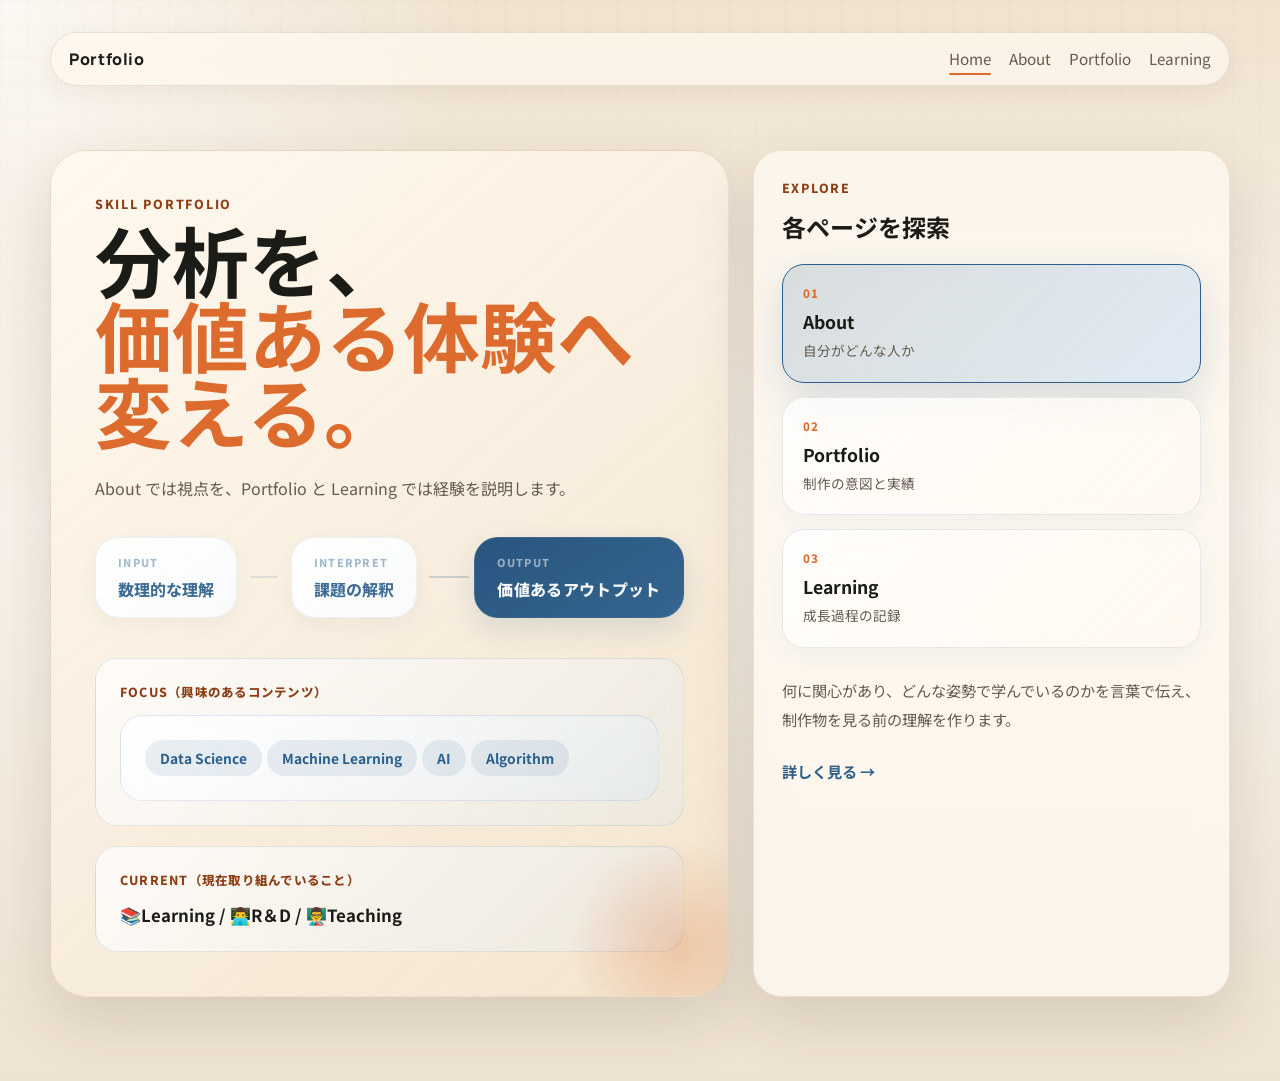
==== index.html @ 0ef2b72b "Initial commit: Portfolio site with Home, About, Portfolio, Learning pages" ====
﻿<!DOCTYPE html>
<html lang="ja">
<head>
  <!-- <link rel="icon" href="favicon.ico"> -->
  <link rel="icon" href="favicon.png">
  <meta charset="UTF-8">
  <meta name="viewport" content="width=device-width, initial-scale=1.0">
  <title>Portfolio | Home</title>
  <meta
    name="description"
    content="自己紹介、ポートフォリオ、学習ログを分けて見せる Studyfolio のホームページです。"
  >
  <link rel="preconnect" href="https://fonts.googleapis.com">
  <link rel="preconnect" href="https://fonts.gstatic.com" crossorigin>
  <link
    href="https://fonts.googleapis.com/css2?family=Manrope:wght@400;500;700;800&family=Noto+Sans+JP:wght@400;500;700;900&display=swap"
    rel="stylesheet"
  >
  <link rel="stylesheet" href="styles.css">
</head>
<body data-page="home">
  <div class="page-shell">
    <header class="site-header compact-header">
      <nav class="topbar">
        <a class="brand" href="index.html">Portfolio</a>
        <div class="topbar-links">
          <a href="index.html" data-nav="home">Home</a>
          <a href="about.html" data-nav="about">About</a>
          <a href="portfolio.html" data-nav="portfolio">Portfolio</a>
          <a href="learning.html" data-nav="learning">Learning</a>
        </div>
      </nav>
    </header>

    <main>
      <section class="hero hero-home">
        <div class="hero-grid hero-grid-wide">
          <div class="hero-copy">
            <p class="eyebrow">Skill Portfolio</p>
            <h1>
              分析を、
              <span>価値ある体験へ変える。</span>
            </h1>
            <p class="lead">
              About では視点を、Portfolio と Learning では経験を説明します。
            </p>
            
            <div class="home-statement">

              <div class="statement-node">
                <span class="node-label">INPUT</span>
                <strong>数理的な理解</strong>
              </div>

              <div class="statement-flow">
                <span class="flow-dot"></span>
              </div>

              <div class="statement-node">
                <span class="node-label">INTERPRET</span>
                <strong>課題の解釈</strong>
              </div>

              <div class="statement-flow statement-flow-focus">
                <span class="flow-dot"></span>
              </div>

              <div class="statement-node statement-goal">
                <span class="node-label">OUTPUT</span>
                <strong>価値あるアウトプット</strong>
              </div>

            </div>
            
            <dl class="home-metrics">
              <div>
                <h5>Focus（興味のあるコンテンツ）</h5>
                <div class="about-focus">
                  <span>Data Science</span>
                  <span>Machine Learning</span>
                  <span>AI</span>
                  <span>Algorithm</span>
                </div>
              </div>
              <div>
                <h5>Current（現在取り組んでいること）</h5>
                <dd>📚Learning / 👨‍💻R＆D / 👨‍🏫Teaching</dd>
              </div>
            </dl>
          </div>

          <aside class="hero-card home-selector-card">
            <p class="card-label">Explore</p>
            <h2>各ページを探索</h2>
            <div class="selector-tabs">
              <button class="selector-tab is-active" data-target="tab-about">
                <span class="tab-number">01</span>
                <strong>About</strong>
                <p>自分がどんな人か</p>
              </button>
              <button class="selector-tab" data-target="tab-portfolio">
                <span class="tab-number">02</span>
                <strong>Portfolio</strong>
                <p>制作の意図と実績</p>
              </button>
              <button class="selector-tab" data-target="tab-learning">
                <span class="tab-number">03</span>
                <strong>Learning</strong>
                <p>成長過程の記録</p>
              </button>
            </div>
            <div class="selector-content">
              <div class="content-panel is-active" id="tab-about">
                <p>何に関心があり、どんな姿勢で学んでいるのかを言葉で伝え、制作物を見る前の理解を作ります。</p>
                <a href="about.html" class="selector-link">詳しく見る →</a>
              </div>
              <div class="content-panel" id="tab-portfolio">
                <p>単なる一覧ではなく、テーマ、役割、改善意識まで含めてポートフォリオとして成立させます。</p>
                <a href="portfolio.html" class="selector-link">詳しく見る →</a>
              </div>
              <div class="content-panel" id="tab-learning">
                <p>現在のテーマや今やっているタスクを追加できるようにし、成長の途中も見える形にします。</p>
                <a href="learning.html" class="selector-link">詳しく見る →</a>
              </div>
            </div>
          </aside>
        </div>
      </section>


    </main>
  </div>

  <script src="script.js"></script>
</body>
</html>
---- styles.css ----
:root {
  --bg: #f6efe3;
  --surface: rgba(255, 250, 242, 0.74);
  --surface-strong: #fff8ef;
  --text: #1b1b18;
  --muted: #645b4e;
  --line: rgba(27, 27, 24, 0.1);
  --accent: #dd6b2d;
  --accent-deep: #8c3d13;
  --green: #2f6b52;
  --blue: #2c5f8b;
  --blue-soft: #dce8f3;
  --shadow: 0 22px 60px rgba(58, 42, 18, 0.14);
}

* {
  box-sizing: border-box;
}

html {
  scroll-behavior: smooth;
}

body {
  margin: 0;
  min-height: 100vh;
  font-family: "Noto Sans JP", sans-serif;
  color: var(--text);
  background:
    radial-gradient(circle at top left, rgba(255, 255, 255, 0.74), transparent 28%),
    linear-gradient(180deg, #f0e3cf 0%, #f8f2ea 48%, #eee2d0 100%);
}

body::before {
  content: "";
  position: fixed;
  inset: 0;
  pointer-events: none;
  background-image:
    linear-gradient(rgba(27, 27, 24, 0.02) 1px, transparent 1px),
    linear-gradient(90deg, rgba(27, 27, 24, 0.02) 1px, transparent 1px);
  background-size: 28px 28px;
  mask-image: linear-gradient(180deg, rgba(0, 0, 0, 0.78), transparent);
}

a {
  color: inherit;
  text-decoration: none;
}

button,
input,
textarea,
select {
  font: inherit;
}

.page-shell {
  position: relative;
  width: min(1180px, calc(100% - 32px));
  margin: 0 auto;
  padding: 24px 0 72px;
}

.site-header {
  padding-top: 8px;
}

.compact-header {
  margin-bottom: 22px;
}

.topbar {
  display: flex;
  align-items: center;
  justify-content: space-between;
  gap: 24px;
  padding: 14px 18px;
  border: 1px solid var(--line);
  border-radius: 999px;
  background: rgba(255, 248, 239, 0.72);
  backdrop-filter: blur(18px);
  box-shadow: 0 8px 24px rgba(60, 43, 20, 0.06);
}

.brand,
.hero h1,
.page-hero h1,
.section-heading h2,
.panel h3,
.hero-card h2,
.about-hero-main h1 {
  font-family: "Manrope", "Noto Sans JP", sans-serif;
}

.brand {
  font-weight: 800;
  letter-spacing: 0.04em;
}

.topbar-links {
  display: flex;
  flex-wrap: wrap;
  gap: 18px;
  color: var(--muted);
  font-size: 0.95rem;
}

.topbar-links a {
  position: relative;
  padding-bottom: 2px;
}

.topbar-links a.is-current::after {
  content: "";
  position: absolute;
  left: 0;
  right: 0;
  bottom: -4px;
  height: 2px;
  border-radius: 999px;
  background: var(--accent);
}

.hero,
.page-hero {
  padding-top: 18px;
}

.hero-grid {
  display: grid;
  grid-template-columns: 1.35fr 0.95fr;
  gap: 24px;
  align-items: stretch;
}

.hero-grid-wide {
  padding: 24px 0 12px;
}

.hero-copy,
.hero-card,
.panel,
.page-hero,
.about-hero-main,
.about-hero-side {
  border: 1px solid rgba(140, 61, 19, 0.12);
  box-shadow: var(--shadow);
}

.hero-copy,
.page-hero,
.about-hero-main {
  position: relative;
  overflow: hidden;
  padding: 44px;
  border-radius: 36px;
  background:
    linear-gradient(140deg, rgba(255, 248, 239, 0.98), rgba(241, 226, 201, 0.86)),
    var(--surface-strong);
}

.hero-copy::after,
.page-hero::after,
.about-hero-main::after {
  content: "";
  position: absolute;
  right: -60px;
  bottom: -60px;
  width: 220px;
  height: 220px;
  border-radius: 999px;
  background: radial-gradient(circle, rgba(221, 107, 45, 0.26), transparent 70%);
}

.eyebrow,
.card-label,
.panel-kicker {
  margin: 0 0 12px;
  color: var(--accent-deep);
  text-transform: uppercase;
  letter-spacing: 0.14em;
  font-size: 0.78rem;
  font-weight: 800;
}

.hero h1,
.page-hero h1,
.about-hero-main h1 {
  margin: 0;
  font-size: clamp(2.8rem, 6vw, 5.2rem);
  line-height: 0.98;
}

.hero h1 span,
.about-hero-main h1 span {
  display: inline-block;
  color: var(--accent);
}

.lead {
  max-width: 62ch;
  margin: 22px 0 0;
  color: var(--muted);
  line-height: 1.9;
}

.page-lead {
  max-width: 70ch;
}

.hero-actions {
  display: flex;
  flex-wrap: wrap;
  gap: 14px;
  margin-top: 32px;
  animation: slideUp 600ms cubic-bezier(0.34, 1.56, 0.64, 1) 150ms backwards;
}

.button {
  display: inline-flex;
  align-items: center;
  justify-content: center;
  min-height: 48px;
  padding: 0 28px;
  border: 0;
  border-radius: 999px;
  font-weight: 700;
  cursor: pointer;
  transition: all 240ms cubic-bezier(0.34, 1.56, 0.64, 1);
  position: relative;
  overflow: hidden;
}

.button::before {
  content: "";
  position: absolute;
  inset: 0;
  background: radial-gradient(circle at var(--x, 50%) var(--y, 50%), rgba(255, 255, 255, 0.3), transparent 80%);
  opacity: 0;
  pointer-events: none;
}

.button:hover,
.button:focus-visible {
  transform: translateY(-3px);
  box-shadow: 0 12px 32px rgba(44, 95, 139, 0.2);
}

.button-primary {
  background: linear-gradient(135deg, var(--text), rgba(27, 27, 24, 0.9));
  color: #fff8ef;
  box-shadow: 0 8px 24px rgba(27, 27, 24, 0.2);
}

.button-primary:hover {
  background: linear-gradient(135deg, rgba(27, 27, 24, 0.95), var(--text));
}

.button-secondary {
  background: rgba(44, 95, 139, 0.12);
  color: var(--blue);
  border: 1px solid rgba(44, 95, 139, 0.25);
}

.button-secondary:hover {
  background: rgba(44, 95, 139, 0.2);
  border-color: rgba(44, 95, 139, 0.4);
}

.button-small {
  min-height: 40px;
  padding: 0 16px;
}

.hero-card,
.panel,
.about-hero-side {
  padding: 28px;
  border-radius: 28px;
  background: var(--surface);
  backdrop-filter: blur(16px);
}

.hero-card h2,
.panel h3 {
  margin-top: 0;
}

.panel p,
.route-item span,
.task-item-note,
.task-meta,
.bullet-list,
.overview-item p,
.about-link-card p,
.about-next-card p {
  color: var(--muted);
  line-height: 1.8;
}

.section {
  padding-top: 56px;
}

.section-heading {
  max-width: 760px;
  margin-bottom: 24px;
}

.section-heading h2 {
  margin: 0;
  font-size: clamp(2rem, 5vw, 3.2rem);
}

.about-grid,
.learning-layout,
.cards-grid,
.task-board-grid,
.about-hero-grid,
.about-next-grid {
  display: grid;
  gap: 22px;
}

.about-grid {
  grid-template-columns: 1.08fr 0.92fr;
}

.about-hero-grid {
  grid-template-columns: 1.25fr 0.75fr;
  align-items: stretch;
  gap: 18px;
}

.three-grid {
  grid-template-columns: repeat(3, minmax(0, 1fr));
}

.two-grid {
  grid-template-columns: repeat(2, minmax(0, 1fr));
}

.feature-card,
.metric-panel {
  min-height: 220px;
}

.accent-card {
  background:
    linear-gradient(155deg, rgba(221, 107, 45, 0.18), rgba(255, 248, 239, 0.82)),
    var(--surface);
}

.about-tone-card {
  background:
    linear-gradient(155deg, rgba(44, 95, 139, 0.14), rgba(255, 248, 239, 0.82)),
    var(--surface);
}

.route-list,
.profile-items,
.task-list,
.study-list,
.home-overview-stack {
  display: grid;
  gap: 14px;
}

.route-item,
.study-list li,
.task-item,
.overview-item {
  display: block;
  padding: 16px 18px;
  border-radius: 20px;
  background: rgba(255, 255, 255, 0.62);
}

.route-item strong,
.task-item-title {
  display: block;
  margin-bottom: 6px;
}

.home-statement {
  display: grid;

  grid-template-columns:
    auto
    minmax(28px, 0.8fr)
    auto
    minmax(40px, 1.2fr)
    auto;

  align-items: center;

  width: 100%;
  max-width: 920px;

  margin-top: 34px;

  gap: clamp(8px, 1vw, 16px);
}

/* node */
.statement-node {
  position: relative;

  min-width: 0;

  display: flex;
  flex-direction: column;
  justify-content: center;

  padding: 16px 22px;

  border-radius: 24px;

  background:
    linear-gradient(
      145deg,
      rgba(255,255,255,0.94),
      rgba(248,250,252,0.98)
    );

  border:
    1px solid rgba(44,95,139,0.08);

  box-shadow:
    0 6px 18px rgba(44,95,139,0.05);

  backdrop-filter: blur(12px);

  transition:
    transform 240ms ease,
    box-shadow 240ms ease,
    border-color 240ms ease;
}

.statement-node:hover {
  transform: translateY(-2px);

  border-color:
    rgba(44,95,139,0.14);

  box-shadow:
    0 10px 24px rgba(44,95,139,0.08);
}

/* label */
.node-label {
  margin-bottom: 8px;

  font-size: 0.68rem;
  font-weight: 800;

  letter-spacing: 0.12em;

  color:
    rgba(44,95,139,0.44);
}

/* text */
.statement-node strong {
  font-size:
    clamp(0.84rem, 0.3vw + 0.82rem, 1rem);

  font-weight: 760;

  line-height: 1.4;

  white-space: nowrap;

  color:
    rgba(44,95,139,0.92);
}

/* flow */
.statement-flow {
  position: relative;

  height: 2px;

  overflow: hidden;
}

/* line */
.statement-flow::before {
  content: "";

  position: absolute;
  inset: 0;

  border-radius: 999px;

  background:
    rgba(44,95,139,0.12);
}

/* moving energy */
.flow-dot {
  position: absolute;

  top: 50%;
  left: -12px;

  width: 10px;
  height: 10px;

  border-radius: 999px;

  background:
    rgba(44,95,139,0.48);

  transform:
    translateY(-50%);

  animation:
    flowMove 2.8s linear infinite;
}

/* emphasized flow */
.statement-flow-focus::before {
  background:
    rgba(44,95,139,0.22);
}

.statement-flow-focus .flow-dot {
  background:
    rgba(44,95,139,0.72);

  animation-duration: 1.9s;
}

/* goal */
.statement-goal {
  position: relative;

  justify-self: end;

  background:
    linear-gradient(
      145deg,
      rgba(36,82,124,0.98),
      rgba(44,95,139,0.96)
    );

  border:
    1px solid rgba(255,255,255,0.08);

  box-shadow:
    0 12px 28px rgba(44,95,139,0.14);

  overflow: hidden;
}

/* subtle shine */
.statement-goal::after {
  content: "";

  position: absolute;
  inset: 0;

  background:
    linear-gradient(
      120deg,
      transparent 0%,
      transparent 44%,
      rgba(255,255,255,0.08) 50%,
      transparent 56%,
      transparent 100%
    );

  transform:
    translateX(-120%);

  animation:
    goalShine 6s ease-in-out infinite;
}

/* goal text */
.statement-goal .node-label {
  color:
    rgba(255,255,255,0.52);
}

.statement-goal strong {
  color:
    rgba(255,255,255,0.96);

  font-weight: 820;

  letter-spacing: 0.02em;
}

/* animations */
@keyframes flowMove {

  from {
    left: -12px;
  }

  to {
    left: calc(100% + 12px);
  }
}

@keyframes goalShine {

  0%,
  82% {
    transform: translateX(-120%);
  }

  100% {
    transform: translateX(120%);
  }
}

/* mobile */
@media (max-width: 720px) {

  .home-statement {
    grid-template-columns: 1fr;

    justify-items: center;
  }

  .statement-flow {
    width: 2px;
    height: 28px;
  }

  .statement-flow::before {
    width: 100%;
    height: 100%;
  }

  .flow-dot {
    top: -12px;
    left: 50%;

    transform:
      translateX(-50%);

    animation:
      flowVertical 2.4s linear infinite;
  }

  @keyframes flowVertical {

    from {
      top: -12px;
    }

    to {
      top: calc(100% + 12px);
    }
  }
}

@keyframes slideUp {
  from {
    opacity: 0;
    transform: translateY(20px);
  }
  to {
    opacity: 1;
    transform: translateY(0);
  }
}

@keyframes pulse {
  0%, 100% {
    box-shadow: 0 0 0 0 rgba(44, 95, 139, 0.3);
  }
  50% {
    box-shadow: 0 0 0 8px rgba(44, 95, 139, 0);
  }
}

.home-statement span:last-child .statement-icon {
  display: none;
}

.home-metrics {
  display: grid;
  grid-template-columns: 1fr;
  gap: 20px;
  margin: 40px 0 0;
}

.home-metrics div {
  padding: 24px;
  border-radius: 22px;
  background: linear-gradient(135deg, rgba(255, 255, 255, 0.72), rgba(220, 232, 243, 0.3));
  border: 1px solid rgba(44, 95, 139, 0.12);
  backdrop-filter: blur(8px);
  animation: slideUp 600ms cubic-bezier(0.34, 1.56, 0.64, 1) 300ms backwards;
}

.home-metrics h5 {
  margin: 0 0 14px;
  color: var(--accent-deep);
  font-size: 0.78rem;
  font-weight: 800;
  letter-spacing: 0.1em;
  text-transform: uppercase;
}

.home-metrics dd {
  margin: 0;
  font-weight: 700;
  color: var(--text);
  font-size: 1.05rem;
}

.about-focus {
  display: flex;
  flex-wrap: wrap;
  gap: 10px;
}

.about-focus span {
  display: inline-flex;
  padding: 8px 14px;
  border-radius: 999px;
  background: rgba(44, 95, 139, 0.1);
  color: var(--blue);
  font-weight: 700;
  font-size: 0.85rem;
  animation: slideUp 600ms cubic-bezier(0.34, 1.56, 0.64, 1) backwards;
}

.about-focus span:nth-child(1) { animation-delay: 310ms; }
.about-focus span:nth-child(2) { animation-delay: 320ms; }
.about-focus span:nth-child(3) { animation-delay: 330ms; }
.about-focus span:nth-child(4) { animation-delay: 340ms; }

.home-hero-card {
  background:
    linear-gradient(180deg, rgba(44, 95, 139, 0.1), rgba(255, 248, 239, 0.92)),
    var(--surface);
}

.overview-item {
  display: grid;
  grid-template-columns: auto 1fr;
  gap: 14px;
  align-items: start;
}

.overview-index {
  display: inline-flex;
  align-items: center;
  justify-content: center;
  width: 38px;
  height: 38px;
  border-radius: 999px;
  background: rgba(44, 95, 139, 0.12);
  color: var(--blue);
  font-weight: 800;
}

.about-hero-side {
  display: grid;
  gap: 18px;
  background:
    linear-gradient(180deg, rgba(36, 95, 139, 0.08), rgba(255, 248, 239, 0.88)),
    var(--surface);
}

.about-hero-main {
  background:
    linear-gradient(145deg, rgba(255, 248, 239, 0.98), rgba(220, 232, 243, 0.72)),
    var(--surface-strong);
}

.about-chips {
  display: flex;
  flex-wrap: wrap;
  gap: 10px;
  margin-top: 24px;
}

.about-focus {
  display: flex;
  flex-wrap: wrap;
  gap: 5px;
  margin-top: 1px;
}

.about-focus span {
  display: inline-flex;
  align-items: center;
  padding: 8px 15px;
  border-radius: 999px;
  background: rgba(44, 95, 139, 0.1);
  color: var(--blue);
  font-weight: 700;
  font-size: 0.86rem;
}

.about-chips span {
  display: inline-flex;
  align-items: center;
  padding: 8px 14px;
  border-radius: 999px;
  background: rgba(44, 95, 139, 0.1);
  color: var(--blue);
  font-weight: 700;
  font-size: 0.86rem;
}

.about-intro-blocks {
  display: grid;
  grid-template-columns: repeat(2, minmax(0, 1fr));
  gap: 16px;
  margin-top: 24px;
}

.soft-panel {
  background: rgba(255, 255, 255, 0.56);
  box-shadow: none;
}

.about-profile-card {
  background:
    linear-gradient(180deg, rgba(255, 255, 255, 0.66), rgba(255, 248, 239, 0.92)),
    var(--surface);
}

.profile-items div {
  padding-bottom: 16px;
  border-bottom: 1px solid var(--line);
}

.profile-items div:last-child {
  padding-bottom: 0;
  border-bottom: 0;
}

.profile-items span {
  display: block;
  margin-bottom: 8px;
  color: var(--accent-deep);
  font-size: 0.85rem;
  font-weight: 700;
}

.profile-items strong {
  line-height: 1.8;
}

.about-inline-links {
  display: grid;
  grid-template-columns: repeat(2, minmax(0, 1fr));
  gap: 12px;
  margin-top: 18px;
  padding-top: 18px;
  border-top: 1px solid rgba(44, 95, 139, 0.12);
  color: var(--muted);
}

.about-inline-links p {
  margin: 0;
  grid-column: 1 / -1;
  font-size: 0.94rem;
  font-weight: 700;
}

.about-inline-link {
  display: grid;
  gap: 4px;
  padding: 14px 16px;
  border: 1px solid rgba(44, 95, 139, 0.14);
  border-radius: 18px;
  background: rgba(255, 255, 255, 0.5);
  color: var(--text);
  transition: transform 180ms ease, border-color 180ms ease, background-color 180ms ease;
}

.about-inline-link strong {
  color: var(--blue);
  font-size: 0.98rem;
}

.about-inline-link span {
  color: var(--muted);
  font-size: 0.86rem;
  line-height: 1.6;
}

.about-inline-link:hover,
.about-inline-link:focus-visible {
  transform: translateY(-2px);
  border-color: rgba(44, 95, 139, 0.28);
  background: rgba(255, 255, 255, 0.74);
}

.about-visual-card {
  position: relative;
  min-height: clamp(260px, 30vw, 320px);
  overflow: hidden;
  padding: 22px;
  border: 1px solid rgba(27, 142, 243, 0.12);
  border-radius: 28px;
  background:
    radial-gradient(circle at 50% 46%, rgba(255, 255, 255, 0.72), rgba(220, 232, 243, 0.9) 58%, rgba(229, 238, 246, 0.96) 100%);
  isolation: isolate;
}

.geo-grid {
  position: absolute;
  inset: 0;
  background-image:
    linear-gradient(rgba(14, 107, 189, 0.08) 1px, transparent 1px),
    linear-gradient(90deg, rgba(43, 94, 139, 0.12) 1px, transparent 1px);
  background-size: 20px 20px;
  mask-image: radial-gradient(circle at center, rgba(0, 0, 0, 0.72), transparent 84%);
}

.geo-ambient {
  position: absolute;
  border-radius: 999px;
  filter: blur(12px);
}

.geo-ambient-top {
  top: 12px;
  right: 20px;
  width: 146px;
  height: 146px;
  background: radial-gradient(circle, rgba(105, 162, 219, 0.28), transparent 72%);
}

.geo-ambient-bottom {
  left: 14px;
  bottom: 18px;
  width: 132px;
  height: 132px;
  background: radial-gradient(circle, rgba(221, 107, 45, 0.16), transparent 72%);
}

.geo-ring,
.geo-axis,
.geo-link {
  position: absolute;
  pointer-events: none;
}

.geo-ring {
  left: 50%;
  top: 46%;
  border: 1px solid rgba(44, 95, 139, 0.28);
  border-radius: 999px;
  transform: translate(-50%, -50%);
}

.geo-ring-outer {
  width: clamp(170px, 20vw, 225px);
  height: clamp(170px, 20vw, 225px);
}

.geo-ring-middle {
  width: clamp(124px, 14vw, 160px);
  height: clamp(124px, 14vw, 160px);
}

.geo-ring-inner {
  width: clamp(86px, 9vw, 105px);
  height: clamp(86px, 9vw, 105px);
  border-color: rgba(44, 95, 139, 0.42);
}

.geo-core-halo {
  position: absolute;
  left: 50%;
  top: 46%;
  width: clamp(118px, 12vw, 144px);
  height: clamp(118px, 12vw, 144px);
  border-radius: 999px;
  transform: translate(-50%, -50%);
  background: radial-gradient(circle, rgba(105, 162, 219, 0.2), transparent 70%);
  filter: blur(4px);
}

.geo-axis-horizontal {
  left: 34px;
  right: 34px;
  top: 50%;
  height: 1px;
  background: linear-gradient(90deg, transparent, rgba(44, 95, 139, 0.22), transparent);
  transform: translateY(-50%);
}

.geo-axis-vertical {
  top: 34px;
  bottom: 34px;
  left: 50%;
  width: 1px;
  background: linear-gradient(180deg, transparent, rgba(44, 95, 139, 0.2), transparent);
  transform: translateX(-50%);
}

.geo-link {
  left: 50%;
  top: 46%;
  height: 1px;
  transform-origin: left center;
  background: linear-gradient(90deg, rgba(44, 95, 139, 0.24), rgba(44, 95, 139, 0));
}

.geo-link-signal {
  width: clamp(54px, 7vw, 84px);
  transform: translate(-0.5px, -2px) rotate(-90deg);
}

.geo-link-model {
  width: clamp(54px, 7vw, 84px);
  transform: translate(0, -0.5px) rotate(0deg);
}

.geo-link-product {
  width: clamp(54px, 7vw, 84px);
  transform: translate(-0.5px, 0) rotate(90deg);
}

.geo-link-decision {
  width: clamp(54px, 7vw, 84px);
  transform: translate(calc(-1 * clamp(54px, 7vw, 84px)), -0.5px) rotate(180deg);
}

.geo-node {
  position: absolute;
  display: grid;
  place-items: center;
  border-radius: 999px;
  backdrop-filter: blur(14px);
  box-shadow: 0 18px 32px rgba(44, 95, 139, 0.12);
}

.geo-node span,
.geo-node strong,
.geo-caption p {
  font-family: "Manrope", "Noto Sans JP", sans-serif;
}

.geo-node-core {
  left: 50%;
  top: 46%;
  z-index: 3;
  width: clamp(88px, 10vw, 110px);
  height: clamp(88px, 10vw, 110px);
  transform: translate(-50%, -50%);
  background: linear-gradient(155deg, rgba(29, 45, 66, 0.94), rgba(55, 104, 145, 0.9));
  color: #f4f8fc;
  text-align: center;
  align-content: center;
  box-shadow:
    0 24px 42px rgba(44, 95, 139, 0.18),
    inset 0 1px 0 rgba(255, 255, 255, 0.1);
}

.geo-node-core strong {
  display: block;
  font-size: clamp(1rem, 2.2vw, 1.18rem);
  line-height: 1.05;
}

.geo-node-signal,
.geo-node-model,
.geo-node-product,
.geo-node-decision {
  min-width: clamp(62px, 7vw, 78px);
  min-height: clamp(62px, 7vw, 78px);
  padding: 0 14px;
  background: rgba(255, 255, 255, 0.64);
  color: var(--blue);
  font-size: clamp(0.72rem, 1.4vw, 0.82rem);
  font-weight: 700;
}

.geo-node-signal {
  left: 50%;
  top: 46%;
  transform: translate(-50%, -50%) translateY(calc(-1 * clamp(86px, 9vw, 94px)));
}

.geo-node-model {
  left: 50%;
  top: 46%;
  transform: translate(-50%, -50%) translateX(clamp(86px, 9vw, 94px));
}

.geo-node-product {
  left: 50%;
  top: 46%;
  transform: translate(-50%, -50%) translateY(clamp(86px, 9vw, 94px));
  background: rgba(240, 248, 255, 0.8);
  color: #245a83;
}

.geo-node-decision {
  left: 50%;
  top: 46%;
  transform: translate(-50%, -50%) translateX(calc(-1 * clamp(86px, 9vw, 94px)));
}

.geo-caption {
  position: absolute;
  left: 24px;
  right: 24px;
  bottom: 10px;
  z-index: 1;
  display: flex;
  justify-content: center;
}

.geo-caption p {
  margin: 0;
  padding: 8px 14px;
  border: 1px solid rgba(44, 95, 139, 0.14);
  border-radius: 999px;
  background: rgba(255, 255, 255, 0.32);
  color: var(--blue);
  font-size: 0.74rem;
  text-align: center;
}

.learning-layout {
  grid-template-columns: 280px 1fr;
  align-items: start;
}

.tab-list {
  display: grid;
  gap: 12px;
}

.tab {
  padding: 18px;
  border: 1px solid transparent;
  border-radius: 20px;
  background: rgba(255, 248, 239, 0.7);
  color: var(--text);
  text-align: left;
  font: inherit;
  font-weight: 700;
  cursor: pointer;
  transition: transform 180ms ease, border-color 180ms ease, background-color 180ms ease;
}

.tab:hover,
.tab:focus-visible {
  transform: translateX(4px);
}

.tab.is-active {
  border-color: rgba(140, 61, 19, 0.22);
  background: linear-gradient(135deg, rgba(221, 107, 45, 0.18), rgba(255, 248, 239, 0.95));
}

.learning-panel h3 {
  font-size: 1.9rem;
}

.topic-columns {
  display: grid;
  grid-template-columns: 1.1fr 0.9fr;
  gap: 24px;
  margin-top: 24px;
}

.topic-columns h4,
.task-form label {
  display: block;
  margin: 0 0 12px;
}

#topic-points {
  margin: 0;
  padding-left: 18px;
  color: var(--muted);
  line-height: 1.9;
}

#topic-goal {
  margin: 0;
}

.task-board-grid {
  grid-template-columns: 0.95fr 1.05fr;
  align-items: start;
}

.task-form {
  display: grid;
  gap: 16px;
}

.task-form input,
.task-form textarea,
.task-form select {
  width: 100%;
  margin-top: 8px;
  padding: 14px 16px;
  border: 1px solid rgba(27, 27, 24, 0.12);
  border-radius: 16px;
  background: rgba(255, 255, 255, 0.72);
  color: var(--text);
}

.task-form textarea {
  resize: vertical;
}

.task-list-header {
  display: flex;
  align-items: start;
  justify-content: space-between;
  gap: 16px;
  margin-bottom: 18px;
}

.task-item {
  position: relative;
  overflow: hidden;
}

.task-item::before {
  content: "";
  position: absolute;
  inset: 0 auto 0 0;
  width: 6px;
  background: var(--accent);
}

.task-item[data-status="完了"]::before {
  background: var(--green);
}

.task-item[data-status="これから"]::before {
  background: #c08f35;
}

.task-meta {
  display: flex;
  flex-wrap: wrap;
  gap: 12px;
  margin-bottom: 8px;
  font-size: 0.92rem;
}

.task-status {
  display: inline-flex;
  align-items: center;
  padding: 4px 10px;
  border-radius: 999px;
  background: rgba(47, 107, 82, 0.1);
  color: var(--text);
  font-weight: 700;
}

.task-item-note {
  margin: 0;
}

.empty-state {
  padding: 24px;
  border-radius: 20px;
  background: rgba(255, 255, 255, 0.5);
  color: var(--muted);
}

.bullet-list {
  margin: 0;
  padding-left: 18px;
}

/* Home Selector Card */
.home-selector-card {
  position: relative;
  overflow: hidden;
  animation: slideInRight 600ms cubic-bezier(0.34, 1.56, 0.64, 1);
}

.home-selector-card::before {
  content: "";
  position: absolute;
  top: -50%;
  right: -50%;
  width: 200px;
  height: 200px;
  border-radius: 999px;
  background: radial-gradient(circle, rgba(44, 95, 139, 0.15), transparent 70%);
  filter: blur(12px);
  pointer-events: none;
}

.selector-tabs {
  display: grid;
  gap: 14px;
  position: relative;
  z-index: 1;
}

.selector-tab {
  padding: 20px;
  border: 1px solid rgba(44, 95, 139, 0.12);
  border-radius: 22px;
  background: linear-gradient(135deg, rgba(255, 255, 255, 0.72), rgba(255, 248, 239, 0.85));
  backdrop-filter: blur(10px);
  text-align: left;
  cursor: pointer;
  font-family: inherit;
  transition: all 240ms cubic-bezier(0.34, 1.56, 0.64, 1);
  box-shadow: 0 8px 24px rgba(44, 95, 139, 0.06);
}

.selector-tab:hover {
  transform: translateX(8px);
  border-color: rgba(44, 95, 139, 0.25);
  box-shadow: 0 12px 32px rgba(44, 95, 139, 0.12);
}

.selector-tab.is-active {
  background: linear-gradient(135deg, rgba(44, 95, 139, 0.18), rgba(220, 232, 243, 0.88));
  border-color: var(--blue);
  box-shadow: 0 16px 40px rgba(44, 95, 139, 0.18);
}

.tab-number {
  display: block;
  font-size: 0.72rem;
  color: var(--accent);
  font-weight: 800;
  letter-spacing: 0.1em;
  text-transform: uppercase;
  margin-bottom: 8px;
}

.selector-tab strong {
  display: block;
  font-size: 1.1rem;
  margin-bottom: 6px;
  color: var(--text);
}

.selector-tab p {
  margin: 0;
  font-size: 0.85rem;
  color: var(--muted);
  line-height: 1.6;
}

.selector-content {
  margin-top: 28px;
  position: relative;
  z-index: 1;
  min-height: 120px;
}

.content-panel {
  display: none;
  opacity: 0;
  animation: fadeInUp 400ms 100ms cubic-bezier(0.34, 1.56, 0.64, 1) forwards;
}

.content-panel.is-active {
  display: block;
  opacity: 1;
}

.content-panel p {
  margin: 0 0 16px;
  color: var(--muted);
  line-height: 1.9;
  font-size: 0.95rem;
}

.selector-link {
  display: inline-flex;
  align-items: center;
  padding: 10px 0;
  color: var(--blue);
  font-weight: 700;
  font-size: 0.95rem;
  transition: all 180ms ease;
  border-bottom: 2px solid transparent;
}

.selector-link:hover {
  color: var(--accent);
  border-bottom-color: var(--accent);
}

@keyframes slideInRight {
  from {
    opacity: 0;
    transform: translateX(40px);
  }
  to {
    opacity: 1;
    transform: translateX(0);
  }
}

@keyframes fadeInUp {
  from {
    opacity: 0;
    transform: translateY(20px);
  }
  to {
    opacity: 1;
    transform: translateY(0);
  }
}

@media (max-width: 980px) {
  .hero-grid,
  .about-grid,
  .learning-layout,
  .three-grid,
  .two-grid,
  .topic-columns,
  .task-board-grid,
  .about-hero-grid,
  .about-intro-blocks {
    grid-template-columns: 1fr;
  }

  .hero-copy,
  .page-hero,
  .hero-card,
  .panel,
  .about-hero-main,
  .about-hero-side {
    border-radius: 24px;
  }

  .home-metrics {
    grid-template-columns: 1fr;
  }
}

@media (max-width: 720px) {
  .page-shell {
    width: min(100% - 20px, 100%);
    padding-top: 14px;
  }

  .topbar,
  .task-list-header {
    align-items: flex-start;
    flex-direction: column;
  }

  .topbar {
    border-radius: 26px;
  }

  .hero-copy,
  .page-hero,
  .hero-card,
  .panel,
  .about-hero-main,
  .about-hero-side {
    padding: 22px;
  }

  .hero h1,
  .page-hero h1,
  .about-hero-main h1 {
    font-size: clamp(2.4rem, 13vw, 3.9rem);
  }

  .section {
    padding-top: 42px;
  }

  .button {
    width: 100%;
  }

  .about-chips span {
    width: 100%;
    justify-content: center;
  }

  .about-inline-links {
    grid-template-columns: 1fr;
  }

  .home-statement {
    align-items: flex-start;
    flex-direction: column;
  }

  .home-statement span {
    display: none;
  }

  .about-visual-card {
    min-height: 300px;
  }
}

@media (prefers-reduced-motion: reduce) {
  html {
    scroll-behavior: auto;
  }

  *,
  *::before,
  *::after {
    transition-duration: 0.01ms !important;
    animation-duration: 0.01ms !important;
    animation-iteration-count: 1 !important;
  }
}
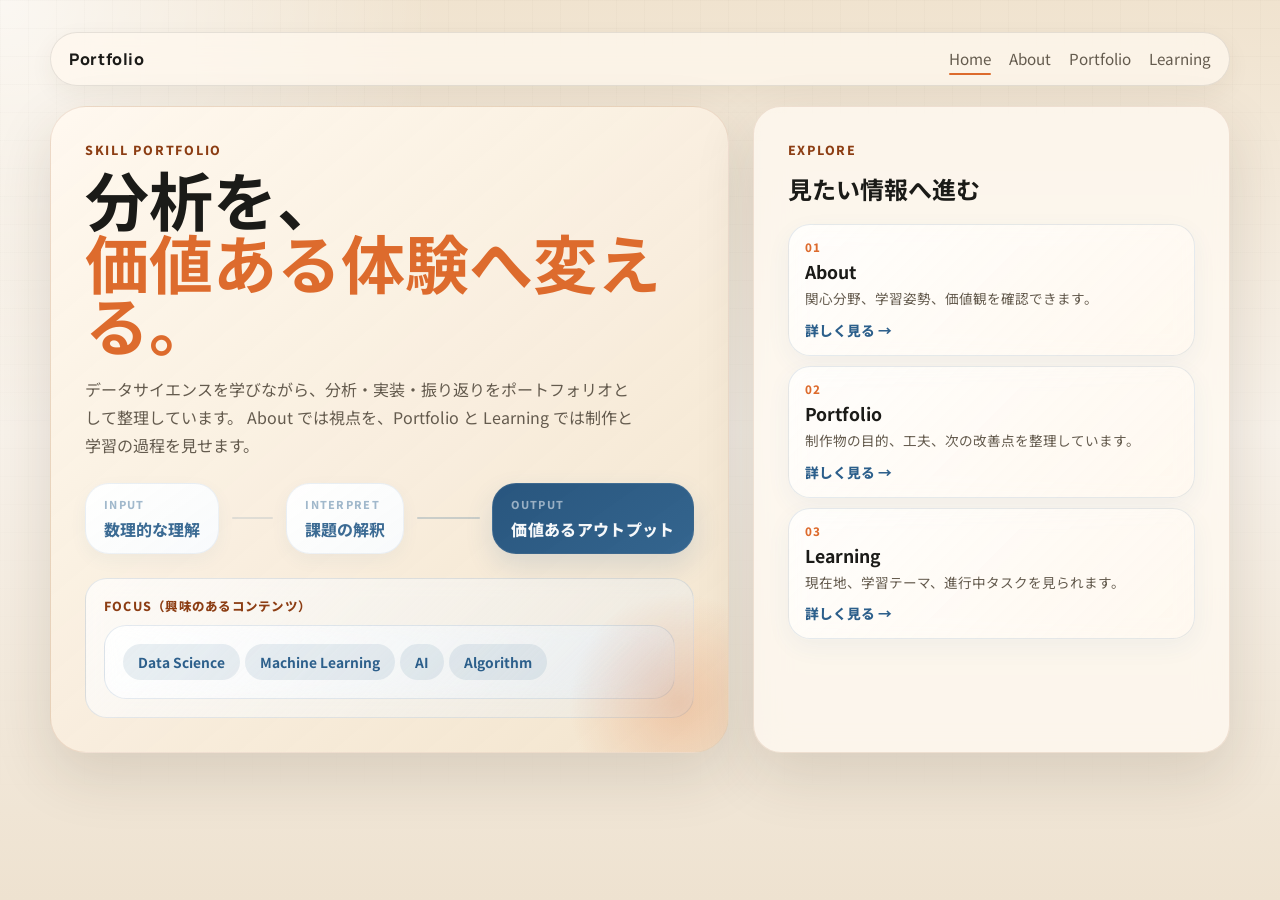
==== commit 844c5720: "Update portfolio UI and docs" ====
--- a/index.html
+++ b/index.html
@@ -42,7 +42,8 @@
               <span>価値ある体験へ変える。</span>
             </h1>
             <p class="lead">
-              About では視点を、Portfolio と Learning では経験を説明します。
+              データサイエンスを学びながら、分析・実装・振り返りをポートフォリオとして整理しています。
+              About では視点を、Portfolio と Learning では制作と学習の過程を見せます。
             </p>
             
             <div class="home-statement">
@@ -82,46 +83,31 @@
                   <span>Algorithm</span>
                 </div>
               </div>
-              <div>
-                <h5>Current（現在取り組んでいること）</h5>
-                <dd>📚Learning / 👨‍💻R＆D / 👨‍🏫Teaching</dd>
-              </div>
             </dl>
           </div>
 
           <aside class="hero-card home-selector-card">
             <p class="card-label">Explore</p>
-            <h2>各ページを探索</h2>
+            <h2>見たい情報へ進む</h2>
             <div class="selector-tabs">
-              <button class="selector-tab is-active" data-target="tab-about">
+              <a class="selector-tab selector-link-card" href="about.html">
                 <span class="tab-number">01</span>
                 <strong>About</strong>
-                <p>自分がどんな人か</p>
-              </button>
-              <button class="selector-tab" data-target="tab-portfolio">
+                <p>関心分野、学習姿勢、価値観を確認できます。</p>
+                <span class="selector-arrow">詳しく見る →</span>
+              </a>
+              <a class="selector-tab selector-link-card" href="portfolio.html">
                 <span class="tab-number">02</span>
                 <strong>Portfolio</strong>
-                <p>制作の意図と実績</p>
-              </button>
-              <button class="selector-tab" data-target="tab-learning">
+                <p>制作物の目的、工夫、次の改善点を整理しています。</p>
+                <span class="selector-arrow">詳しく見る →</span>
+              </a>
+              <a class="selector-tab selector-link-card" href="learning.html">
                 <span class="tab-number">03</span>
                 <strong>Learning</strong>
-                <p>成長過程の記録</p>
-              </button>
-            </div>
-            <div class="selector-content">
-              <div class="content-panel is-active" id="tab-about">
-                <p>何に関心があり、どんな姿勢で学んでいるのかを言葉で伝え、制作物を見る前の理解を作ります。</p>
-                <a href="about.html" class="selector-link">詳しく見る →</a>
-              </div>
-              <div class="content-panel" id="tab-portfolio">
-                <p>単なる一覧ではなく、テーマ、役割、改善意識まで含めてポートフォリオとして成立させます。</p>
-                <a href="portfolio.html" class="selector-link">詳しく見る →</a>
-              </div>
-              <div class="content-panel" id="tab-learning">
-                <p>現在のテーマや今やっているタスクを追加できるようにし、成長の途中も見える形にします。</p>
-                <a href="learning.html" class="selector-link">詳しく見る →</a>
-              </div>
+                <p>現在地、学習テーマ、進行中タスクを見られます。</p>
+                <span class="selector-arrow">詳しく見る →</span>
+              </a>
             </div>
           </aside>
         </div>
--- a/styles.css
+++ b/styles.css
@@ -138,6 +138,22 @@
   padding: 24px 0 12px;
 }
 
+body[data-page="home"] .page-shell {
+  padding-bottom: 24px;
+}
+
+body[data-page="home"] .compact-header {
+  margin-bottom: 12px;
+}
+
+body[data-page="home"] .hero {
+  padding-top: 0;
+}
+
+body[data-page="home"] .hero-grid-wide {
+  padding: 8px 0 0;
+}
+
 .hero-copy,
 .hero-card,
 .panel,
@@ -192,6 +208,10 @@
   line-height: 0.98;
 }
 
+body[data-page="home"] .hero h1 {
+  font-size: clamp(2.5rem, 5vw, 4.4rem);
+}
+
 .hero h1 span,
 .about-hero-main h1 span {
   display: inline-block;
@@ -203,6 +223,11 @@
   margin: 22px 0 0;
   color: var(--muted);
   line-height: 1.9;
+}
+
+body[data-page="home"] .lead {
+  margin-top: 16px;
+  line-height: 1.75;
 }
 
 .page-lead {
@@ -288,19 +313,23 @@
 }
 
 .panel p,
-.route-item span,
 .task-item-note,
 .task-meta,
-.bullet-list,
-.overview-item p,
-.about-link-card p,
-.about-next-card p {
+.bullet-list {
   color: var(--muted);
   line-height: 1.8;
 }
 
 .section {
   padding-top: 56px;
+}
+
+body[data-page="portfolio"] .section {
+  padding-top: 22px;
+}
+
+body[data-page="learning"] .section {
+  padding-top: 24px;
 }
 
 .section-heading {
@@ -314,11 +343,9 @@
 }
 
 .about-grid,
-.learning-layout,
 .cards-grid,
 .task-board-grid,
-.about-hero-grid,
-.about-next-grid {
+.about-hero-grid {
   display: grid;
   gap: 22px;
 }
@@ -352,32 +379,320 @@
     var(--surface);
 }
 
+.portfolio-toolbar {
+  display: flex;
+  align-items: center;
+  justify-content: space-between;
+  gap: 18px;
+  padding: 12px 16px;
+  border: 1px solid rgba(44, 95, 139, 0.12);
+  border-radius: 22px;
+  background: rgba(255, 248, 239, 0.68);
+  box-shadow: 0 12px 34px rgba(58, 42, 18, 0.08);
+  backdrop-filter: blur(14px);
+}
+
+.portfolio-toolbar h1 {
+  margin: 0;
+  font-family: "Manrope", "Noto Sans JP", sans-serif;
+  font-size: clamp(1.35rem, 2.4vw, 1.9rem);
+}
+
+.portfolio-searchbar {
+  display: flex;
+  align-items: center;
+  gap: 10px;
+  width: min(300px, 100%);
+  padding: 8px 12px;
+  border: 1px solid rgba(44, 95, 139, 0.16);
+  border-radius: 999px;
+  background: rgba(255, 255, 255, 0.74);
+  color: var(--muted);
+}
+
+.portfolio-searchbar span {
+  color: var(--accent-deep);
+  font-size: 0.74rem;
+  font-weight: 800;
+  letter-spacing: 0.12em;
+  text-transform: uppercase;
+}
+
+.portfolio-searchbar strong {
+  color: var(--text);
+  font-size: 0.95rem;
+}
+
+.portfolio-searchbar input {
+  width: 100%;
+  min-width: 0;
+  border: 0;
+  outline: 0;
+  background: transparent;
+  color: var(--text);
+}
+
+.portfolio-searchbar input::placeholder {
+  color: rgba(100, 91, 78, 0.72);
+}
+
+.portfolio-grid {
+  display: grid;
+  grid-template-columns: repeat(3, minmax(0, 1fr));
+  gap: 22px;
+}
+
+.work-card {
+  display: grid;
+  gap: 16px;
+  padding: 16px;
+}
+
+.work-preview {
+  position: relative;
+  min-height: 148px;
+  overflow: hidden;
+  border: 1px solid rgba(44, 95, 139, 0.14);
+  border-radius: 22px;
+  background:
+    linear-gradient(135deg, rgba(255, 255, 255, 0.72), rgba(220, 232, 243, 0.5)),
+    rgba(255, 255, 255, 0.6);
+}
+
+.work-window-bar {
+  position: absolute;
+  left: 0;
+  right: 0;
+  top: 0;
+  height: 34px;
+  background: rgba(27, 27, 24, 0.08);
+}
+
+.work-window-bar::before {
+  content: "";
+  position: absolute;
+  left: 16px;
+  top: 12px;
+  width: 10px;
+  height: 10px;
+  border-radius: 999px;
+  background: var(--accent);
+  box-shadow: 18px 0 rgba(47, 107, 82, 0.65), 36px 0 rgba(44, 95, 139, 0.58);
+}
+
+.work-preview-title,
+.work-preview-line,
+.work-preview-card,
+.work-preview-row {
+  position: absolute;
+  display: block;
+  border-radius: 999px;
+  background: rgba(44, 95, 139, 0.18);
+}
+
+.work-preview-title {
+  left: 22px;
+  top: 58px;
+  width: 46%;
+  height: 22px;
+  border-radius: 12px;
+  background: rgba(27, 27, 24, 0.7);
+}
+
+.work-preview-line {
+  left: 22px;
+  top: 96px;
+  width: 72%;
+  height: 12px;
+}
+
+.work-preview-line.short {
+  top: 118px;
+  width: 52%;
+}
+
+.work-preview-card {
+  top: 56px;
+  width: 34%;
+  height: 58px;
+  border-radius: 16px;
+  background: rgba(44, 95, 139, 0.16);
+}
+
+.work-preview-card:nth-child(2) {
+  left: 22px;
+}
+
+.work-preview-card:nth-child(3) {
+  right: 22px;
+}
+
+.work-preview-card.wide {
+  left: 22px;
+  right: 22px;
+  top: 126px;
+  width: auto;
+  height: 30px;
+}
+
+.work-preview-row {
+  left: 22px;
+  right: 22px;
+  height: 18px;
+  border-radius: 8px;
+}
+
+.work-preview-row:nth-child(2) {
+  top: 58px;
+}
+
+.work-preview-row:nth-child(3) {
+  top: 90px;
+}
+
+.work-preview-row.short {
+  top: 122px;
+  right: 42%;
+}
+
+.work-preview-site {
+  background:
+    radial-gradient(circle at 78% 28%, rgba(221, 107, 45, 0.24), transparent 32%),
+    linear-gradient(135deg, rgba(255, 248, 239, 0.92), rgba(220, 232, 243, 0.74));
+}
+
+.work-preview-ui {
+  background:
+    linear-gradient(135deg, rgba(238, 244, 249, 0.96), rgba(255, 248, 239, 0.72));
+}
+
+.work-preview-notes {
+  background:
+    linear-gradient(135deg, rgba(244, 249, 246, 0.96), rgba(255, 248, 239, 0.76));
+}
+
+.work-card-body {
+  display: grid;
+  gap: 10px;
+}
+
+.work-card-body h3 {
+  margin-bottom: 0;
+}
+
+.work-details {
+  display: grid;
+  gap: 8px;
+  margin: 0;
+}
+
+.work-details div {
+  padding-top: 8px;
+  border-top: 1px solid rgba(44, 95, 139, 0.12);
+}
+
+.work-details dt {
+  margin-bottom: 4px;
+  color: var(--accent-deep);
+  font-size: 0.72rem;
+  font-weight: 800;
+  letter-spacing: 0.12em;
+  text-transform: uppercase;
+}
+
+.work-details dd {
+  margin: 0;
+  color: var(--muted);
+  line-height: 1.55;
+  font-size: 0.88rem;
+}
+
+.portfolio-empty {
+  margin: 18px 0 0;
+  padding: 18px;
+  border: 1px solid rgba(44, 95, 139, 0.12);
+  border-radius: 18px;
+  background: rgba(255, 255, 255, 0.56);
+  color: var(--muted);
+}
+
 .about-tone-card {
   background:
     linear-gradient(155deg, rgba(44, 95, 139, 0.14), rgba(255, 248, 239, 0.82)),
     var(--surface);
 }
 
-.route-list,
+.learning-toolbar {
+  display: flex;
+  align-items: center;
+  justify-content: space-between;
+  gap: 18px;
+  padding: 14px 18px;
+  border: 1px solid rgba(47, 107, 82, 0.14);
+  border-radius: 22px;
+  background:
+    linear-gradient(135deg, rgba(244, 249, 246, 0.82), rgba(255, 248, 239, 0.72));
+  box-shadow: 0 12px 34px rgba(58, 42, 18, 0.08);
+  backdrop-filter: blur(14px);
+}
+
+.learning-toolbar h1 {
+  margin: 0;
+  font-family: "Manrope", "Noto Sans JP", sans-serif;
+  font-size: clamp(1.35rem, 2.4vw, 2rem);
+}
+
+.learning-status-strip {
+  display: flex;
+  flex-wrap: wrap;
+  justify-content: flex-end;
+  gap: 8px;
+}
+
+.learning-status-strip span {
+  display: inline-flex;
+  align-items: center;
+  padding: 8px 11px;
+  border: 1px solid rgba(47, 107, 82, 0.14);
+  border-radius: 999px;
+  background: rgba(255, 255, 255, 0.66);
+  color: var(--green);
+  font-size: 0.82rem;
+  font-weight: 800;
+}
+
+.learning-status-strip .button {
+  min-height: 36px;
+}
+
+body[data-page="learning"] .metric-panel {
+  min-height: 0;
+  padding: 20px;
+}
+
+body[data-page="learning"] .metric-panel h3 {
+  margin-bottom: 8px;
+  font-size: 1.08rem;
+}
+
+body[data-page="learning"] .metric-panel p:last-child {
+  margin-bottom: 0;
+  font-size: 0.92rem;
+}
+
 .profile-items,
-.task-list,
-.study-list,
-.home-overview-stack {
+.task-list {
   display: grid;
   gap: 14px;
 }
 
-.route-item,
-.study-list li,
-.task-item,
-.overview-item {
+.task-item {
   display: block;
   padding: 16px 18px;
   border-radius: 20px;
   background: rgba(255, 255, 255, 0.62);
 }
 
-.route-item strong,
 .task-item-title {
   display: block;
   margin-bottom: 6px;
@@ -403,6 +718,10 @@
   gap: clamp(8px, 1vw, 16px);
 }
 
+body[data-page="home"] .home-statement {
+  margin-top: 24px;
+}
+
 /* node */
 .statement-node {
   position: relative;
@@ -438,6 +757,10 @@
     border-color 240ms ease;
 }
 
+body[data-page="home"] .statement-node {
+  padding: 12px 18px;
+}
+
 .statement-node:hover {
   transform: translateY(-2px);
 
@@ -459,6 +782,10 @@
 
   color:
     rgba(44,95,139,0.44);
+}
+
+body[data-page="home"] .node-label {
+  margin-bottom: 6px;
 }
 
 /* text */
@@ -691,6 +1018,12 @@
   margin: 40px 0 0;
 }
 
+body[data-page="home"] .home-metrics {
+  grid-template-columns: 1fr;
+  gap: 12px;
+  margin-top: 24px;
+}
+
 .home-metrics div {
   padding: 24px;
   border-radius: 22px;
@@ -698,6 +1031,19 @@
   border: 1px solid rgba(44, 95, 139, 0.12);
   backdrop-filter: blur(8px);
   animation: slideUp 600ms cubic-bezier(0.34, 1.56, 0.64, 1) 300ms backwards;
+}
+
+body[data-page="home"] .home-metrics div {
+  padding: 18px;
+}
+
+body[data-page="home"] .home-metrics h5 {
+  margin-bottom: 10px;
+}
+
+body[data-page="home"] .home-metrics dd {
+  font-size: 0.98rem;
+  line-height: 1.55;
 }
 
 .home-metrics h5 {
@@ -738,31 +1084,6 @@
 .about-focus span:nth-child(3) { animation-delay: 330ms; }
 .about-focus span:nth-child(4) { animation-delay: 340ms; }
 
-.home-hero-card {
-  background:
-    linear-gradient(180deg, rgba(44, 95, 139, 0.1), rgba(255, 248, 239, 0.92)),
-    var(--surface);
-}
-
-.overview-item {
-  display: grid;
-  grid-template-columns: auto 1fr;
-  gap: 14px;
-  align-items: start;
-}
-
-.overview-index {
-  display: inline-flex;
-  align-items: center;
-  justify-content: center;
-  width: 38px;
-  height: 38px;
-  border-radius: 999px;
-  background: rgba(44, 95, 139, 0.12);
-  color: var(--blue);
-  font-weight: 800;
-}
-
 .about-hero-side {
   display: grid;
   gap: 18px;
@@ -921,31 +1242,7 @@
   mask-image: radial-gradient(circle at center, rgba(0, 0, 0, 0.72), transparent 84%);
 }
 
-.geo-ambient {
-  position: absolute;
-  border-radius: 999px;
-  filter: blur(12px);
-}
-
-.geo-ambient-top {
-  top: 12px;
-  right: 20px;
-  width: 146px;
-  height: 146px;
-  background: radial-gradient(circle, rgba(105, 162, 219, 0.28), transparent 72%);
-}
-
-.geo-ambient-bottom {
-  left: 14px;
-  bottom: 18px;
-  width: 132px;
-  height: 132px;
-  background: radial-gradient(circle, rgba(221, 107, 45, 0.16), transparent 72%);
-}
-
-.geo-ring,
-.geo-axis,
-.geo-link {
+.geo-ring {
   position: absolute;
   pointer-events: none;
 }
@@ -972,64 +1269,6 @@
   width: clamp(86px, 9vw, 105px);
   height: clamp(86px, 9vw, 105px);
   border-color: rgba(44, 95, 139, 0.42);
-}
-
-.geo-core-halo {
-  position: absolute;
-  left: 50%;
-  top: 46%;
-  width: clamp(118px, 12vw, 144px);
-  height: clamp(118px, 12vw, 144px);
-  border-radius: 999px;
-  transform: translate(-50%, -50%);
-  background: radial-gradient(circle, rgba(105, 162, 219, 0.2), transparent 70%);
-  filter: blur(4px);
-}
-
-.geo-axis-horizontal {
-  left: 34px;
-  right: 34px;
-  top: 50%;
-  height: 1px;
-  background: linear-gradient(90deg, transparent, rgba(44, 95, 139, 0.22), transparent);
-  transform: translateY(-50%);
-}
-
-.geo-axis-vertical {
-  top: 34px;
-  bottom: 34px;
-  left: 50%;
-  width: 1px;
-  background: linear-gradient(180deg, transparent, rgba(44, 95, 139, 0.2), transparent);
-  transform: translateX(-50%);
-}
-
-.geo-link {
-  left: 50%;
-  top: 46%;
-  height: 1px;
-  transform-origin: left center;
-  background: linear-gradient(90deg, rgba(44, 95, 139, 0.24), rgba(44, 95, 139, 0));
-}
-
-.geo-link-signal {
-  width: clamp(54px, 7vw, 84px);
-  transform: translate(-0.5px, -2px) rotate(-90deg);
-}
-
-.geo-link-model {
-  width: clamp(54px, 7vw, 84px);
-  transform: translate(0, -0.5px) rotate(0deg);
-}
-
-.geo-link-product {
-  width: clamp(54px, 7vw, 84px);
-  transform: translate(-0.5px, 0) rotate(90deg);
-}
-
-.geo-link-decision {
-  width: clamp(54px, 7vw, 84px);
-  transform: translate(calc(-1 * clamp(54px, 7vw, 84px)), -0.5px) rotate(180deg);
 }
 
 .geo-node {
@@ -1129,70 +1368,259 @@
   text-align: center;
 }
 
-.learning-layout {
-  grid-template-columns: 280px 1fr;
-  align-items: start;
-}
-
-.tab-list {
-  display: grid;
+body[data-page="about"] .page-shell {
+  padding-bottom: 28px;
+}
+
+body[data-page="about"] .compact-header {
+  margin-bottom: 14px;
+}
+
+body[data-page="about"] .about-hero-grid {
+  grid-template-columns: minmax(0, 1fr) minmax(320px, 0.62fr);
+  gap: 16px;
+}
+
+body[data-page="about"] .about-hero-main,
+body[data-page="about"] .about-hero-side,
+body[data-page="about"] .about-profile-card,
+body[data-page="about"] .about-visual-card,
+body[data-page="about"] .soft-panel,
+body[data-page="about"] .about-inline-link {
+  border-radius: 18px;
+}
+
+body[data-page="about"] .about-hero-main {
+  padding: clamp(24px, 3vw, 34px);
+  background:
+    linear-gradient(145deg, rgba(245, 250, 252, 0.96), rgba(226, 238, 240, 0.84)),
+    var(--surface-strong);
+}
+
+body[data-page="about"] .about-hero-main::after {
+  display: none;
+}
+
+body[data-page="about"] .about-hero-main h1 {
+  font-size: clamp(2.15rem, 4.2vw, 3.7rem);
+  line-height: 1.04;
+}
+
+body[data-page="about"] .lead {
+  margin-top: 16px;
+  line-height: 1.75;
+}
+
+body[data-page="about"] .about-chips {
+  margin-top: 18px;
+}
+
+body[data-page="about"] .about-chips span {
+  border-radius: 12px;
+  background: rgba(47, 107, 82, 0.1);
+  color: var(--green);
+}
+
+body[data-page="about"] .about-intro-blocks {
   gap: 12px;
-}
-
-.tab {
+  margin-top: 18px;
+}
+
+body[data-page="about"] .soft-panel {
+  padding: 20px;
+  background: rgba(255, 255, 255, 0.64);
+}
+
+body[data-page="about"] .about-inline-links {
+  margin-top: 14px;
+  padding-top: 14px;
+}
+
+body[data-page="about"] .about-hero-side {
+  gap: 14px;
+  padding: 0;
+  border: 0;
+  background: transparent;
+  box-shadow: none;
+}
+
+body[data-page="about"] .about-profile-card {
+  padding: 22px;
+  background:
+    linear-gradient(180deg, rgba(244, 249, 246, 0.92), rgba(255, 248, 239, 0.72)),
+    var(--surface);
+}
+
+body[data-page="about"] .profile-items {
+  gap: 10px;
+}
+
+body[data-page="about"] .profile-items div {
+  padding-bottom: 10px;
+}
+
+body[data-page="about"] .profile-items span {
+  margin-bottom: 4px;
+}
+
+body[data-page="about"] .profile-items strong {
+  line-height: 1.55;
+}
+
+body[data-page="about"] .about-visual-card {
+  min-height: 220px;
   padding: 18px;
-  border: 1px solid transparent;
-  border-radius: 20px;
-  background: rgba(255, 248, 239, 0.7);
-  color: var(--text);
-  text-align: left;
-  font: inherit;
-  font-weight: 700;
-  cursor: pointer;
-  transition: transform 180ms ease, border-color 180ms ease, background-color 180ms ease;
-}
-
-.tab:hover,
-.tab:focus-visible {
-  transform: translateX(4px);
-}
-
-.tab.is-active {
-  border-color: rgba(140, 61, 19, 0.22);
-  background: linear-gradient(135deg, rgba(221, 107, 45, 0.18), rgba(255, 248, 239, 0.95));
-}
-
-.learning-panel h3 {
-  font-size: 1.9rem;
-}
-
-.topic-columns {
-  display: grid;
-  grid-template-columns: 1.1fr 0.9fr;
-  gap: 24px;
-  margin-top: 24px;
-}
-
-.topic-columns h4,
+  background:
+    radial-gradient(circle at 50% 48%, rgba(255, 255, 255, 0.8), rgba(224, 238, 234, 0.94) 64%, rgba(211, 228, 229, 0.98) 100%);
+}
+
+body[data-page="about"] .geo-ring-outer {
+  width: clamp(142px, 16vw, 180px);
+  height: clamp(142px, 16vw, 180px);
+}
+
+body[data-page="about"] .geo-ring-middle {
+  width: clamp(104px, 12vw, 132px);
+  height: clamp(104px, 12vw, 132px);
+}
+
+body[data-page="about"] .geo-ring-inner,
+body[data-page="about"] .geo-node-core {
+  width: clamp(74px, 8vw, 92px);
+  height: clamp(74px, 8vw, 92px);
+}
+
+body[data-page="about"] .geo-node-signal,
+body[data-page="about"] .geo-node-model,
+body[data-page="about"] .geo-node-product,
+body[data-page="about"] .geo-node-decision {
+  min-width: 56px;
+  min-height: 56px;
+  font-size: 0.72rem;
+}
+
+body[data-page="about"] .geo-node-signal {
+  transform: translate(-50%, -50%) translateY(-70px);
+}
+
+body[data-page="about"] .geo-node-model {
+  transform: translate(-50%, -50%) translateX(70px);
+}
+
+body[data-page="about"] .geo-node-product {
+  transform: translate(-50%, -50%) translateY(70px);
+}
+
+body[data-page="about"] .geo-node-decision {
+  transform: translate(-50%, -50%) translateX(-70px);
+}
+
+body[data-page="about"] .geo-caption {
+  bottom: 8px;
+}
+
 .task-form label {
   display: block;
   margin: 0 0 12px;
 }
 
-#topic-points {
+.task-board-grid {
+  grid-template-columns: 0.72fr 1.28fr;
+  align-items: start;
+}
+
+.task-insight-panel {
+  display: grid;
+  gap: 18px;
+}
+
+.task-insight-panel h3 {
+  margin-bottom: 0;
+}
+
+.task-counts {
+  display: grid;
+  grid-template-columns: repeat(3, minmax(0, 1fr));
+  gap: 10px;
+}
+
+.task-counts div {
+  padding: 12px;
+  border: 1px solid rgba(47, 107, 82, 0.12);
+  border-radius: 16px;
+  background: rgba(255, 255, 255, 0.62);
+}
+
+.task-counts span,
+.task-counts small {
+  display: block;
+}
+
+.task-counts span {
+  font-family: "Manrope", "Noto Sans JP", sans-serif;
+  font-size: 1.45rem;
+  font-weight: 800;
+}
+
+.task-counts small {
+  color: var(--muted);
+  font-size: 0.74rem;
+  font-weight: 800;
+  letter-spacing: 0.08em;
+  text-transform: uppercase;
+}
+
+.task-progress-list {
+  display: grid;
+  gap: 14px;
+}
+
+.task-progress-row {
+  display: grid;
+  gap: 8px;
+}
+
+.task-progress-row div {
+  display: flex;
+  justify-content: space-between;
+  gap: 12px;
+  color: var(--muted);
+  font-size: 0.88rem;
+  font-weight: 800;
+}
+
+.task-progress-track {
+  display: block;
+  height: 10px;
+  overflow: hidden;
+  border-radius: 999px;
+  background: rgba(44, 95, 139, 0.1);
+}
+
+.task-progress-fill {
+  display: block;
+  width: 0;
+  height: 100%;
+  border-radius: inherit;
+  transition: width 220ms ease;
+}
+
+.task-progress-todo {
+  background: #c08f35;
+}
+
+.task-progress-active {
+  background: var(--accent);
+}
+
+.task-progress-done {
+  background: var(--green);
+}
+
+.task-insight-note {
   margin: 0;
-  padding-left: 18px;
   color: var(--muted);
-  line-height: 1.9;
-}
-
-#topic-goal {
-  margin: 0;
-}
-
-.task-board-grid {
-  grid-template-columns: 0.95fr 1.05fr;
-  align-items: start;
+  line-height: 1.7;
 }
 
 .task-form {
@@ -1216,6 +1644,68 @@
   resize: vertical;
 }
 
+.task-dialog {
+  width: min(560px, calc(100% - 32px));
+  padding: 0;
+  border: 0;
+  border-radius: 24px;
+  background: transparent;
+}
+
+.task-dialog::backdrop {
+  background: rgba(27, 27, 24, 0.34);
+  backdrop-filter: blur(8px);
+}
+
+.task-dialog[open] {
+  animation: dialogPop 180ms ease-out;
+}
+
+.task-dialog-card {
+  padding: 26px;
+  border: 1px solid rgba(47, 107, 82, 0.14);
+  border-radius: 24px;
+  background:
+    linear-gradient(145deg, rgba(255, 248, 239, 0.98), rgba(244, 249, 246, 0.94)),
+    var(--surface-strong);
+  box-shadow: 0 28px 70px rgba(27, 27, 24, 0.22);
+}
+
+.task-dialog-header {
+  display: flex;
+  align-items: start;
+  justify-content: space-between;
+  gap: 16px;
+  margin-bottom: 18px;
+}
+
+.task-dialog-header h3 {
+  margin: 0;
+}
+
+.dialog-close-button {
+  display: inline-grid;
+  place-items: center;
+  width: 36px;
+  height: 36px;
+  border: 1px solid rgba(44, 95, 139, 0.14);
+  border-radius: 999px;
+  background: rgba(255, 255, 255, 0.72);
+  color: var(--text);
+  cursor: pointer;
+}
+
+@keyframes dialogPop {
+  from {
+    opacity: 0;
+    transform: translateY(10px) scale(0.98);
+  }
+  to {
+    opacity: 1;
+    transform: translateY(0) scale(1);
+  }
+}
+
 .task-list-header {
   display: flex;
   align-items: start;
@@ -1267,6 +1757,25 @@
   margin: 0;
 }
 
+.task-delete-button {
+  justify-self: start;
+  margin-top: 6px;
+  padding: 6px 10px;
+  border: 1px solid rgba(44, 95, 139, 0.14);
+  border-radius: 999px;
+  background: rgba(255, 255, 255, 0.64);
+  color: var(--muted);
+  cursor: pointer;
+  font-size: 0.8rem;
+  font-weight: 800;
+}
+
+.task-delete-button:hover,
+.task-delete-button:focus-visible {
+  color: var(--accent-deep);
+  border-color: rgba(140, 61, 19, 0.22);
+}
+
 .empty-state {
   padding: 24px;
   border-radius: 20px;
@@ -1284,6 +1793,15 @@
   position: relative;
   overflow: hidden;
   animation: slideInRight 600ms cubic-bezier(0.34, 1.56, 0.64, 1);
+}
+
+body[data-page="home"] .hero-copy,
+body[data-page="home"] .home-selector-card {
+  padding: clamp(24px, 3vw, 34px);
+}
+
+body[data-page="home"] .home-selector-card h2 {
+  margin-bottom: 18px;
 }
 
 .home-selector-card::before {
@@ -1306,7 +1824,12 @@
   z-index: 1;
 }
 
+body[data-page="home"] .selector-tabs {
+  gap: 10px;
+}
+
 .selector-tab {
+  display: block;
   padding: 20px;
   border: 1px solid rgba(44, 95, 139, 0.12);
   border-radius: 22px;
@@ -1319,6 +1842,10 @@
   box-shadow: 0 8px 24px rgba(44, 95, 139, 0.06);
 }
 
+body[data-page="home"] .selector-tab {
+  padding: 14px 16px;
+}
+
 .selector-tab:hover {
   transform: translateX(8px);
   border-color: rgba(44, 95, 139, 0.25);
@@ -1341,6 +1868,10 @@
   margin-bottom: 8px;
 }
 
+body[data-page="home"] .tab-number {
+  margin-bottom: 4px;
+}
+
 .selector-tab strong {
   display: block;
   font-size: 1.1rem;
@@ -1348,6 +1879,10 @@
   color: var(--text);
 }
 
+body[data-page="home"] .selector-tab strong {
+  margin-bottom: 4px;
+}
+
 .selector-tab p {
   margin: 0;
   font-size: 0.85rem;
@@ -1355,46 +1890,14 @@
   line-height: 1.6;
 }
 
-.selector-content {
-  margin-top: 28px;
-  position: relative;
-  z-index: 1;
-  min-height: 120px;
-}
-
-.content-panel {
-  display: none;
-  opacity: 0;
-  animation: fadeInUp 400ms 100ms cubic-bezier(0.34, 1.56, 0.64, 1) forwards;
-}
-
-.content-panel.is-active {
-  display: block;
-  opacity: 1;
-}
-
-.content-panel p {
-  margin: 0 0 16px;
-  color: var(--muted);
-  line-height: 1.9;
-  font-size: 0.95rem;
-}
-
-.selector-link {
+.selector-arrow {
   display: inline-flex;
-  align-items: center;
-  padding: 10px 0;
+  margin-top: 10px;
   color: var(--blue);
-  font-weight: 700;
-  font-size: 0.95rem;
-  transition: all 180ms ease;
-  border-bottom: 2px solid transparent;
-}
-
-.selector-link:hover {
-  color: var(--accent);
-  border-bottom-color: var(--accent);
-}
+  font-size: 0.86rem;
+  font-weight: 800;
+}
+
 
 @keyframes slideInRight {
   from {
@@ -1421,10 +1924,9 @@
 @media (max-width: 980px) {
   .hero-grid,
   .about-grid,
-  .learning-layout,
   .three-grid,
+  .portfolio-grid,
   .two-grid,
-  .topic-columns,
   .task-board-grid,
   .about-hero-grid,
   .about-intro-blocks {
@@ -1443,6 +1945,32 @@
   .home-metrics {
     grid-template-columns: 1fr;
   }
+
+  body[data-page="home"] .home-metrics {
+    grid-template-columns: 1fr;
+  }
+
+  body[data-page="about"] .about-hero-grid {
+    grid-template-columns: 1fr;
+  }
+
+  .portfolio-toolbar {
+    align-items: stretch;
+    flex-direction: column;
+  }
+
+  .portfolio-searchbar {
+    min-width: 0;
+  }
+
+  .learning-toolbar {
+    align-items: stretch;
+    flex-direction: column;
+  }
+
+  .learning-status-strip {
+    justify-content: flex-start;
+  }
 }
 
 @media (max-width: 720px) {
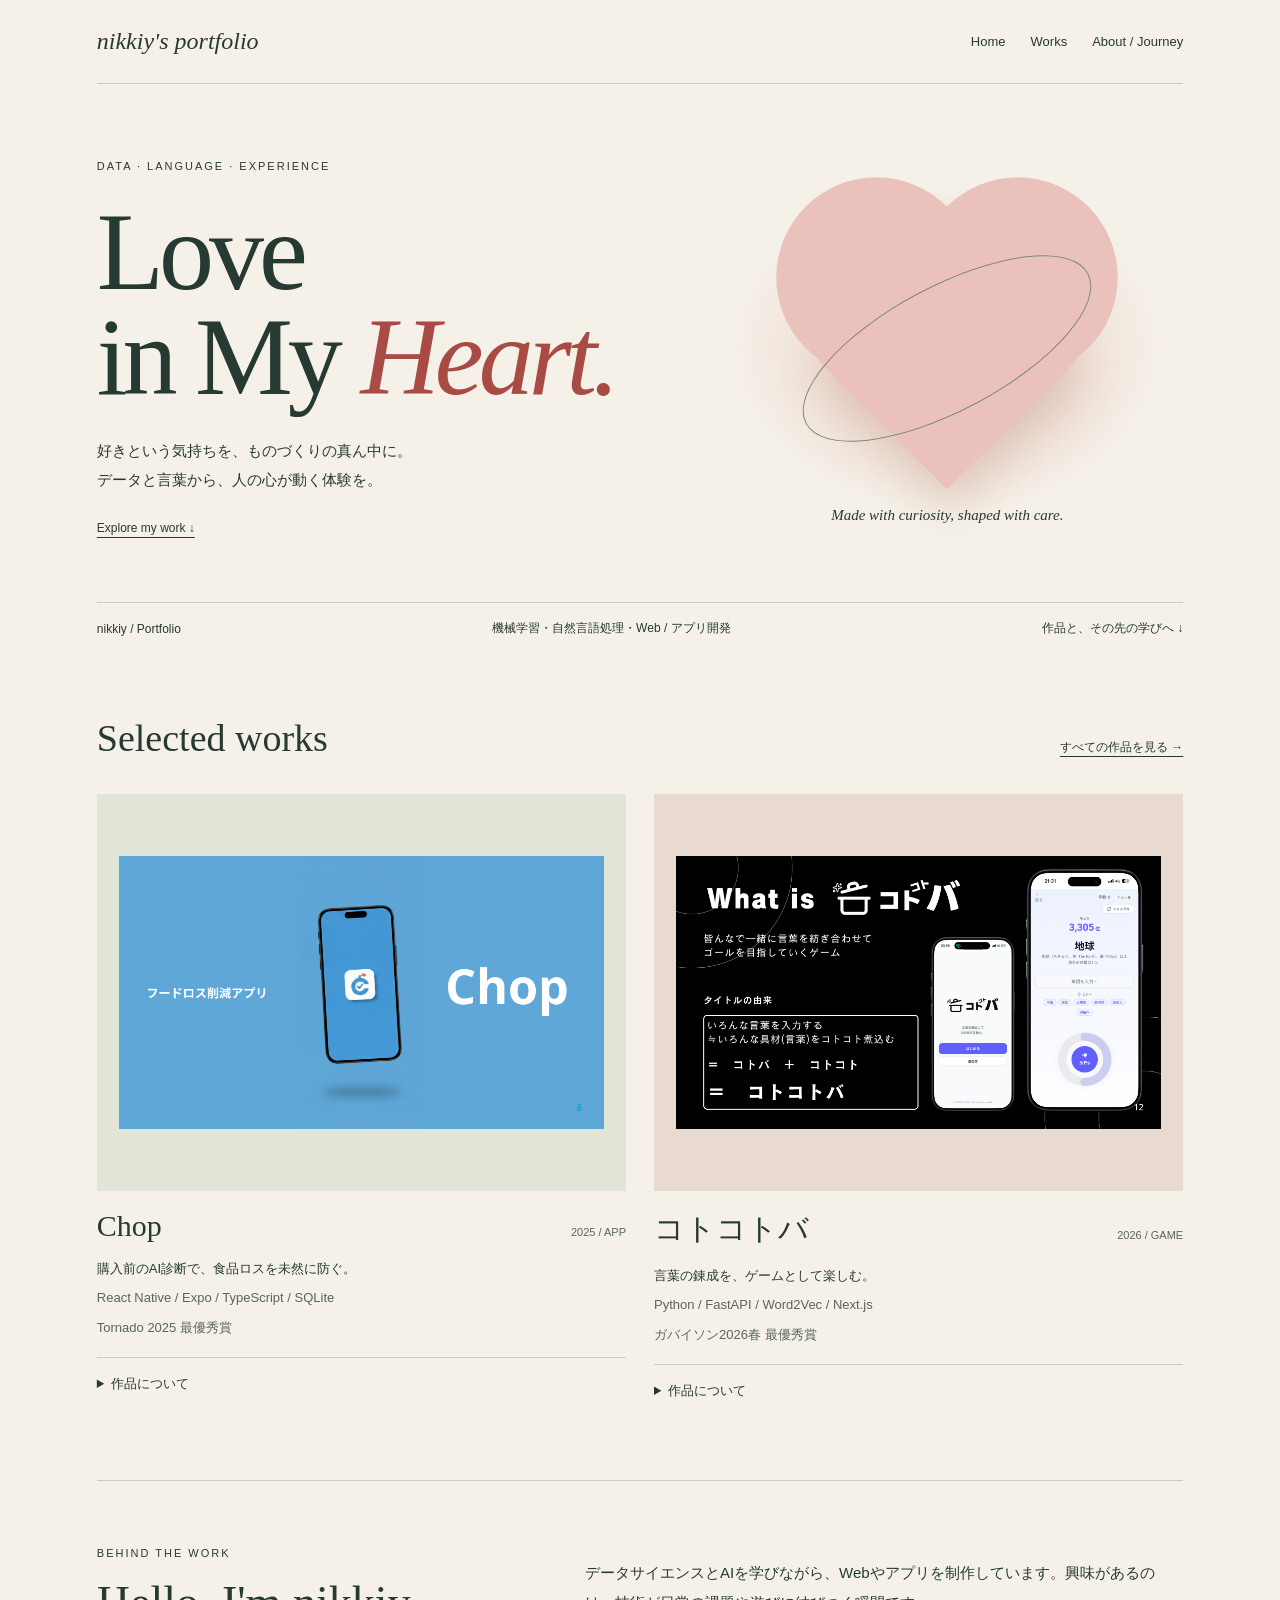
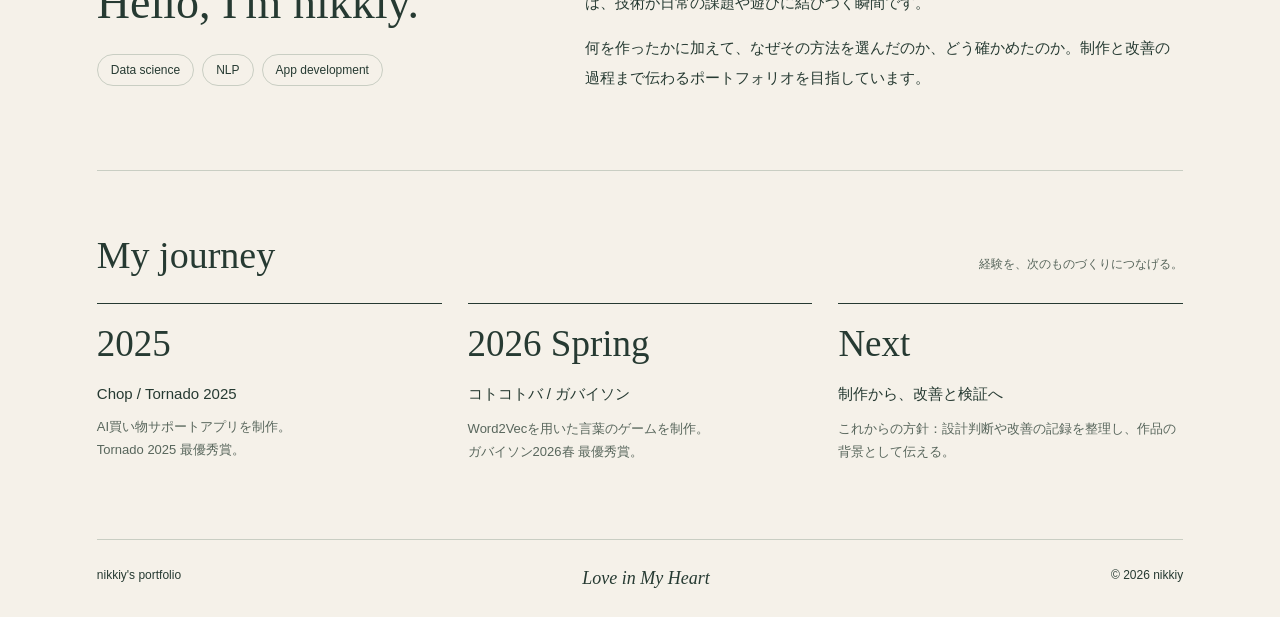
==== commit a2920f8d: "feat: redesign nikkiy's portfolio and separate developer tools" ====
--- a/index.html
+++ b/index.html
@@ -1,122 +1,23 @@
-﻿<!DOCTYPE html>
+<!doctype html>
 <html lang="ja">
 <head>
-  <!-- <link rel="icon" href="favicon.ico"> -->
-  <link rel="icon" href="favicon.png">
-  <meta charset="UTF-8">
-  <meta name="viewport" content="width=device-width, initial-scale=1.0">
-  <title>Portfolio | Home</title>
-  <meta
-    name="description"
-    content="自己紹介、ポートフォリオ、学習ログを分けて見せる Studyfolio のホームページです。"
-  >
-  <link rel="preconnect" href="https://fonts.googleapis.com">
-  <link rel="preconnect" href="https://fonts.gstatic.com" crossorigin>
-  <link
-    href="https://fonts.googleapis.com/css2?family=Manrope:wght@400;500;700;800&family=Noto+Sans+JP:wght@400;500;700;900&display=swap"
-    rel="stylesheet"
-  >
-  <link rel="stylesheet" href="styles.css">
+<meta charset="utf-8"><meta name="viewport" content="width=device-width,initial-scale=1">
+<title>nikkiy's portfolio — Love in My Heart</title>
+<meta name="description" content="nikkiy's portfolio。データと言葉を、心が動く体験へ。作品と制作の軌跡。">
+<link rel="icon" href="favicon.png"><link rel="stylesheet" href="portfolio-theme.css">
 </head>
-<body data-page="home">
-  <div class="page-shell">
-    <header class="site-header compact-header">
-      <nav class="topbar">
-        <a class="brand" href="index.html">Portfolio</a>
-        <div class="topbar-links">
-          <a href="index.html" data-nav="home">Home</a>
-          <a href="about.html" data-nav="about">About</a>
-          <a href="portfolio.html" data-nav="portfolio">Portfolio</a>
-          <a href="learning.html" data-nav="learning">Learning</a>
-        </div>
-      </nav>
-    </header>
+<body data-page="home"><a class="skip-link" href="#main">本文へ</a>
 
-    <main>
-      <section class="hero hero-home">
-        <div class="hero-grid hero-grid-wide">
-          <div class="hero-copy">
-            <p class="eyebrow">Skill Portfolio</p>
-            <h1>
-              分析を、
-              <span>価値ある体験へ変える。</span>
-            </h1>
-            <p class="lead">
-              データサイエンスを学びながら、分析・実装・振り返りをポートフォリオとして整理しています。
-              About では視点を、Portfolio と Learning では制作と学習の過程を見せます。
-            </p>
-            
-            <div class="home-statement">
-
-              <div class="statement-node">
-                <span class="node-label">INPUT</span>
-                <strong>数理的な理解</strong>
-              </div>
-
-              <div class="statement-flow">
-                <span class="flow-dot"></span>
-              </div>
-
-              <div class="statement-node">
-                <span class="node-label">INTERPRET</span>
-                <strong>課題の解釈</strong>
-              </div>
-
-              <div class="statement-flow statement-flow-focus">
-                <span class="flow-dot"></span>
-              </div>
-
-              <div class="statement-node statement-goal">
-                <span class="node-label">OUTPUT</span>
-                <strong>価値あるアウトプット</strong>
-              </div>
-
-            </div>
-            
-            <dl class="home-metrics">
-              <div>
-                <h5>Focus（興味のあるコンテンツ）</h5>
-                <div class="about-focus">
-                  <span>Data Science</span>
-                  <span>Machine Learning</span>
-                  <span>AI</span>
-                  <span>Algorithm</span>
-                </div>
-              </div>
-            </dl>
-          </div>
-
-          <aside class="hero-card home-selector-card">
-            <p class="card-label">Explore</p>
-            <h2>見たい情報へ進む</h2>
-            <div class="selector-tabs">
-              <a class="selector-tab selector-link-card" href="about.html">
-                <span class="tab-number">01</span>
-                <strong>About</strong>
-                <p>関心分野、学習姿勢、価値観を確認できます。</p>
-                <span class="selector-arrow">詳しく見る →</span>
-              </a>
-              <a class="selector-tab selector-link-card" href="portfolio.html">
-                <span class="tab-number">02</span>
-                <strong>Portfolio</strong>
-                <p>制作物の目的、工夫、次の改善点を整理しています。</p>
-                <span class="selector-arrow">詳しく見る →</span>
-              </a>
-              <a class="selector-tab selector-link-card" href="learning.html">
-                <span class="tab-number">03</span>
-                <strong>Learning</strong>
-                <p>現在地、学習テーマ、進行中タスクを見られます。</p>
-                <span class="selector-arrow">詳しく見る →</span>
-              </a>
-            </div>
-          </aside>
-        </div>
-      </section>
-
-
-    </main>
-  </div>
-
-  <script src="script.js"></script>
-</body>
-</html>
+<div class="shell">
+<header class="top"><a class="brand" href="index.html">nikkiy's portfolio</a><nav class="nav" aria-label="メインナビゲーション"><a href="index.html" data-nav="home">Home</a><a href="portfolio.html" data-nav="portfolio">Works</a><a href="about.html" data-nav="about">About / Journey</a></nav></header>
+<main id="main">
+<section class="hero" id="home" aria-labelledby="main-title"><div><p class="eyebrow">Data · Language · Experience</p><h1 id="main-title">Love<br>in My <em>Heart.</em></h1><p class="lead">好きという気持ちを、ものづくりの真ん中に。<br>データと言葉から、人の心が動く体験を。</p><a class="more" href="#works">Explore my work ↓</a></div><div class="hero-art" role="img" aria-label="ハートと軌道を組み合わせた表紙のビジュアル"><div class="heart"></div><div class="orbit"></div><span class="art-label">Made with curiosity, shaped with care.</span></div></section>
+<div class="hero-bottom"><span>nikkiy / Portfolio</span><span>機械学習・自然言語処理・Web / アプリ開発</span><span>作品と、その先の学びへ ↓</span></div>
+<section class="section" id="works" aria-labelledby="works-title"><div class="section-head"><h2 id="works-title">Selected works</h2><a class="more" href="portfolio.html">すべての作品を見る →</a></div><div class="works">
+<article class="work"><div class="work-image"><img src="images/かつうどん_最終成果発表.png" alt="Chopの最終成果発表資料" loading="lazy"></div><div class="work-head"><h3>Chop</h3><span class="tag">2025 / APP</span></div><p>購入前のAI診断で、食品ロスを未然に防ぐ。</p><p class="tag">React Native / Expo / TypeScript / SQLite</p><p class="tag">Tornado 2025 最優秀賞</p><details><summary>作品について</summary><p>AI買い物サポートアプリ。次の改善テーマは、廃棄履歴を活用した診断精度と継続率の向上。</p><a class="more" href="https://github.com/yudo417/Workspace_katsuUdon" target="_blank" rel="noopener noreferrer">GitHubで見る ↗</a></details></article>
+<article class="work"><div class="work-image"><img src="images/ガバイソン_2026_春.png" alt="コトコトバのガバイソン2026春発表資料" loading="lazy"></div><div class="work-head"><h3>コトコトバ</h3><span class="tag">2026 / GAME</span></div><p>言葉の錬成を、ゲームとして楽しむ。</p><p class="tag">Python / FastAPI / Word2Vec / Next.js</p><p class="tag">ガバイソン2026春 最優秀賞</p><details><summary>作品について</summary><p>言葉を錬成して100億を目指すゲーム。次の改善テーマは、語彙の偏り改善と対戦ルール・演出の拡充。</p><a class="more" href="https://github.com/nu-chotech/coto2-ba" target="_blank" rel="noopener noreferrer">GitHubで見る ↗</a>　<a class="more" href="https://coto2-ba.ut42tech.com/" target="_blank" rel="noopener noreferrer">Demo ↗</a></details></article>
+</div></section>
+<section class="section about" id="about" aria-labelledby="about-title"><div><span class="eyebrow">Behind the work</span><h2 id="about-title">Hello, I'm nikkiy.</h2><div class="keywords"><span>Data science</span><span>NLP</span><span>App development</span></div></div><div><p>データサイエンスとAIを学びながら、Webやアプリを制作しています。興味があるのは、技術が日常の課題や遊びに結びつく瞬間です。</p><p>何を作ったかに加えて、なぜその方法を選んだのか、どう確かめたのか。制作と改善の過程まで伝わるポートフォリオを目指しています。</p></div></section>
+<section class="section" id="journey" aria-labelledby="journey-title"><div class="section-head"><h2 id="journey-title">My journey</h2><span>経験を、次のものづくりにつなげる。</span></div><div class="journey"><article class="event"><div class="year">2025</div><h3>Chop / Tornado 2025</h3><p>AI買い物サポートアプリを制作。<br>Tornado 2025 最優秀賞。</p></article><article class="event"><div class="year">2026 Spring</div><h3>コトコトバ / ガバイソン</h3><p>Word2Vecを用いた言葉のゲームを制作。<br>ガバイソン2026春 最優秀賞。</p></article><article class="event"><div class="year">Next</div><h3>制作から、改善と検証へ</h3><p>これからの方針：設計判断や改善の記録を整理し、作品の背景として伝える。</p></article></div></section>
+</main><footer class="footer"><span>nikkiy's portfolio</span><em>Love in My Heart</em><span>© 2026 nikkiy</span></footer>
+</div><script src="script.js"></script></body></html>
--- a/portfolio-theme.css
+++ b/portfolio-theme.css
@@ -0,0 +1,6 @@
+﻿
+:root{--paper:#f5f1e9;--ink:#263a32;--muted:#58665c;--line:#c9cec3;--pink:#eac2bb;--lime:#d7e6a1}*{box-sizing:border-box}html{scroll-behavior:smooth}body{margin:0;background:var(--paper);color:var(--ink);font-family:'Yu Gothic','Meiryo',sans-serif}a{color:inherit;text-decoration:none}a:focus-visible,summary:focus-visible{outline:3px solid #ad493d;outline-offset:6px}.shell{max-width:1240px;margin:auto;padding:0 6%}.top{padding:28px 0;display:flex;justify-content:space-between;align-items:center;gap:24px;border-bottom:1px solid var(--line)}.brand{font:italic 24px Georgia,serif}.nav{display:flex;gap:25px;font-size:13px}.nav a:hover{text-decoration:underline}.hero{position:relative;padding:65px 0 55px;display:grid;grid-template-columns:1.25fr 1fr;align-items:center;gap:25px}.eyebrow{font-size:11px;letter-spacing:2px;text-transform:uppercase}.hero h1{position:relative;z-index:1;font:400 clamp(64px,8.6vw,114px)/.95 Georgia,serif;letter-spacing:-5px;margin:28px 0}.hero h1 em{color:#a84b45;font-weight:400}.lead{font-size:15px;line-height:1.9;max-width:410px}.hero-art{min-height:360px;display:grid;place-items:center;position:relative;background:radial-gradient(ellipse at center,#e9cac0 0,transparent 66%)}.heart{position:relative;width:200px;height:200px;background:var(--pink);transform:rotate(-45deg);border-radius:24px 0 24px 0;box-shadow:-14px 20px 45px #9a4c3430}.heart:before,.heart:after{content:'';position:absolute;width:200px;height:200px;background:var(--pink);border-radius:50%}.heart:before{top:-100px;left:0}.heart:after{left:100px;top:0}.orbit{position:absolute;width:320px;height:125px;border:1px solid #7b8978;transform:rotate(-28deg);border-radius:50%;z-index:2}.art-label{position:absolute;bottom:4px;font:italic 15px Georgia,serif}.hero-bottom{display:flex;justify-content:space-between;align-items:center;gap:15px;font-size:12px;border-top:1px solid var(--line);padding:17px 0}.section{padding:62px 0}.section-head{display:flex;justify-content:space-between;align-items:baseline;gap:20px;margin-bottom:26px}.section-head h2{font:400 38px Georgia,serif;margin:0}.section-head span{font-size:12px;color:var(--muted)}.works{display:grid;grid-template-columns:1fr 1fr;gap:28px}.work-image{background:#e1e5d7;aspect-ratio:4/3;display:flex;align-items:center;justify-content:center;overflow:hidden;padding:22px}.work:nth-child(2) .work-image{background:#e8d9d1}.work-image img{width:100%;height:100%;object-fit:contain;transition:transform .3s}.work:hover img{transform:scale(1.025)}.work-head{display:flex;justify-content:space-between;align-items:baseline;gap:12px}.work h3{font:400 30px Georgia,'Yu Gothic',serif;margin:18px 0 8px}.work p{font-size:13px;line-height:1.8;margin:6px 0}.tag{font-size:11px;color:var(--muted)}details{border-top:1px solid var(--line);margin-top:18px;font-size:13px;line-height:1.9}summary{padding:14px 0;cursor:pointer}details p{padding-bottom:10px}.about{display:grid;grid-template-columns:1fr 1.35fr;gap:45px;border-top:1px solid var(--line);border-bottom:1px solid var(--line)}.about h2{font:400 46px Georgia,serif;margin:15px 0}.about p{font-size:15px;line-height:2}.keywords{display:flex;flex-wrap:wrap;gap:8px;margin-top:25px}.keywords span{border:1px solid var(--line);border-radius:30px;padding:8px 13px;font-size:12px}.journey{display:grid;grid-template-columns:1fr 1fr 1fr;gap:26px}.event{border-top:1px solid var(--ink);padding-top:18px}.year{font:400 37px Georgia,serif}.event h3{font-size:15px;font-weight:500;margin:20px 0 10px}.event p{font-size:13px;line-height:1.8;color:var(--muted)}.footer{padding:28px 0;border-top:1px solid var(--line);display:flex;justify-content:space-between;gap:15px;flex-wrap:wrap;font-size:12px}.footer em{font:italic 18px Georgia,serif}.preview-note{padding:12px 6%;font-size:11px;line-height:1.7;color:var(--muted);background:#e9e6dd}a.more{display:inline-block;padding:12px 0;text-decoration:underline;text-underline-offset:5px;font-size:12px}@media(max-width:700px){.shell{padding:0 6%}.top{align-items:flex-start;flex-direction:column;gap:15px}.nav{gap:24px}.hero{grid-template-columns:1fr;padding-top:35px;gap:5px}.hero h1{font-size:clamp(60px,14vw,94px);letter-spacing:-3px}.hero-art{min-height:310px}.heart{scale:.75}.orbit{width:270px}.hero-bottom{flex-wrap:wrap}.works,.about,.journey{grid-template-columns:1fr}.section{padding:40px 0}.about{gap:8px}.section-head{align-items:flex-start;flex-direction:column;gap:8px}.work-image{padding:14px}.journey{gap:28px}.event h3{margin-top:12px}}@media(prefers-reduced-motion:reduce){html{scroll-behavior:auto}.work-image img{transition:none}}
+/* Public pages share the reference's editorial layout. Admin retains its form layout. */
+body{background:var(--paper);color:var(--ink)}body::before{display:none}.page-shell{width:min(1240px,88%);padding:0 0 60px}.site-header{padding:28px 0;border-bottom:1px solid var(--line)}.topbar{display:flex;justify-content:space-between;gap:24px;flex-wrap:wrap}.brand{font:italic 24px Georgia,serif}.topbar-links{display:flex;gap:24px;flex-wrap:wrap}.topbar-links a{font-size:13px;padding:8px 0}.topbar-links .is-current{color:#a84b45;background:none;text-decoration:underline;text-underline-offset:6px}.panel,.hero-card{background:transparent;box-shadow:none;border-radius:0;border:0}.portfolio-toolbar{padding:55px 0 15px;display:flex;justify-content:space-between;align-items:end;gap:24px;flex-wrap:wrap}.portfolio-toolbar h1{font:400 clamp(38px,6vw,65px) Georgia,serif;margin:15px 0}.portfolio-grid{display:grid;grid-template-columns:repeat(2,minmax(0,1fr));gap:40px 28px}.portfolio-grid .work-card{display:block;background:transparent;border:0;border-radius:0;box-shadow:none;overflow:visible}.portfolio-grid .work-preview.work-photo{height:auto;aspect-ratio:4/3;margin:0;background:#e1e5d7;padding:20px;border:0;border-radius:0}.portfolio-grid .work-photo img{width:100%;height:100%;object-fit:contain}.portfolio-grid .work-card-body{padding:20px 0}.portfolio-grid h3{font:400 28px Georgia,'Yu Gothic',sans-serif;overflow-wrap:anywhere}.work-details>div{border-bottom:1px solid var(--line);padding:12px 0}.work-details dd{overflow-wrap:anywhere}.work-links{display:flex;flex-wrap:wrap;gap:16px}.work-links a{text-decoration:underline;text-underline-offset:4px}.work-badges span{background:#e8d9d1;color:var(--ink);border:0}.portfolio-searchbar{max-width:100%}.portfolio-searchbar input{min-width:0;width:100%;background:transparent;border:0;border-bottom:1px solid var(--ink);border-radius:0}.button{border-radius:0;box-shadow:none}.button-primary{background:var(--ink);color:var(--paper)}.skip-link{position:absolute;left:12px;top:-70px;background:var(--paper);padding:12px;z-index:10}.skip-link:focus{top:8px}[hidden]{display:none!important}.page-shell main,.work-card,.work-card-body{min-width:0}.developer-links{display:flex;flex-wrap:wrap;gap:24px;margin:25px 0}.developer-links a{padding:16px;border:1px solid var(--line)}.learning-split-grid{gap:30px}.task-form input,.task-form textarea,.task-form select{max-width:100%}.admin-panel{border-top:1px solid var(--line)}
+@media(max-width:700px){.portfolio-grid{grid-template-columns:1fr}.portfolio-toolbar{align-items:start}.portfolio-searchbar{width:100%}.topbar{flex-direction:column}.portfolio-grid .work-photo{padding:14px}.page-shell{width:88%}.learning-split-grid{grid-template-columns:1fr}.hero-art{overflow:hidden}.topbar-links a{min-height:44px;display:inline-flex;align-items:center}}
+@media(prefers-reduced-motion:reduce){*,*::before,*::after{animation:none!important;transition:none!important;scroll-behavior:auto!important}}
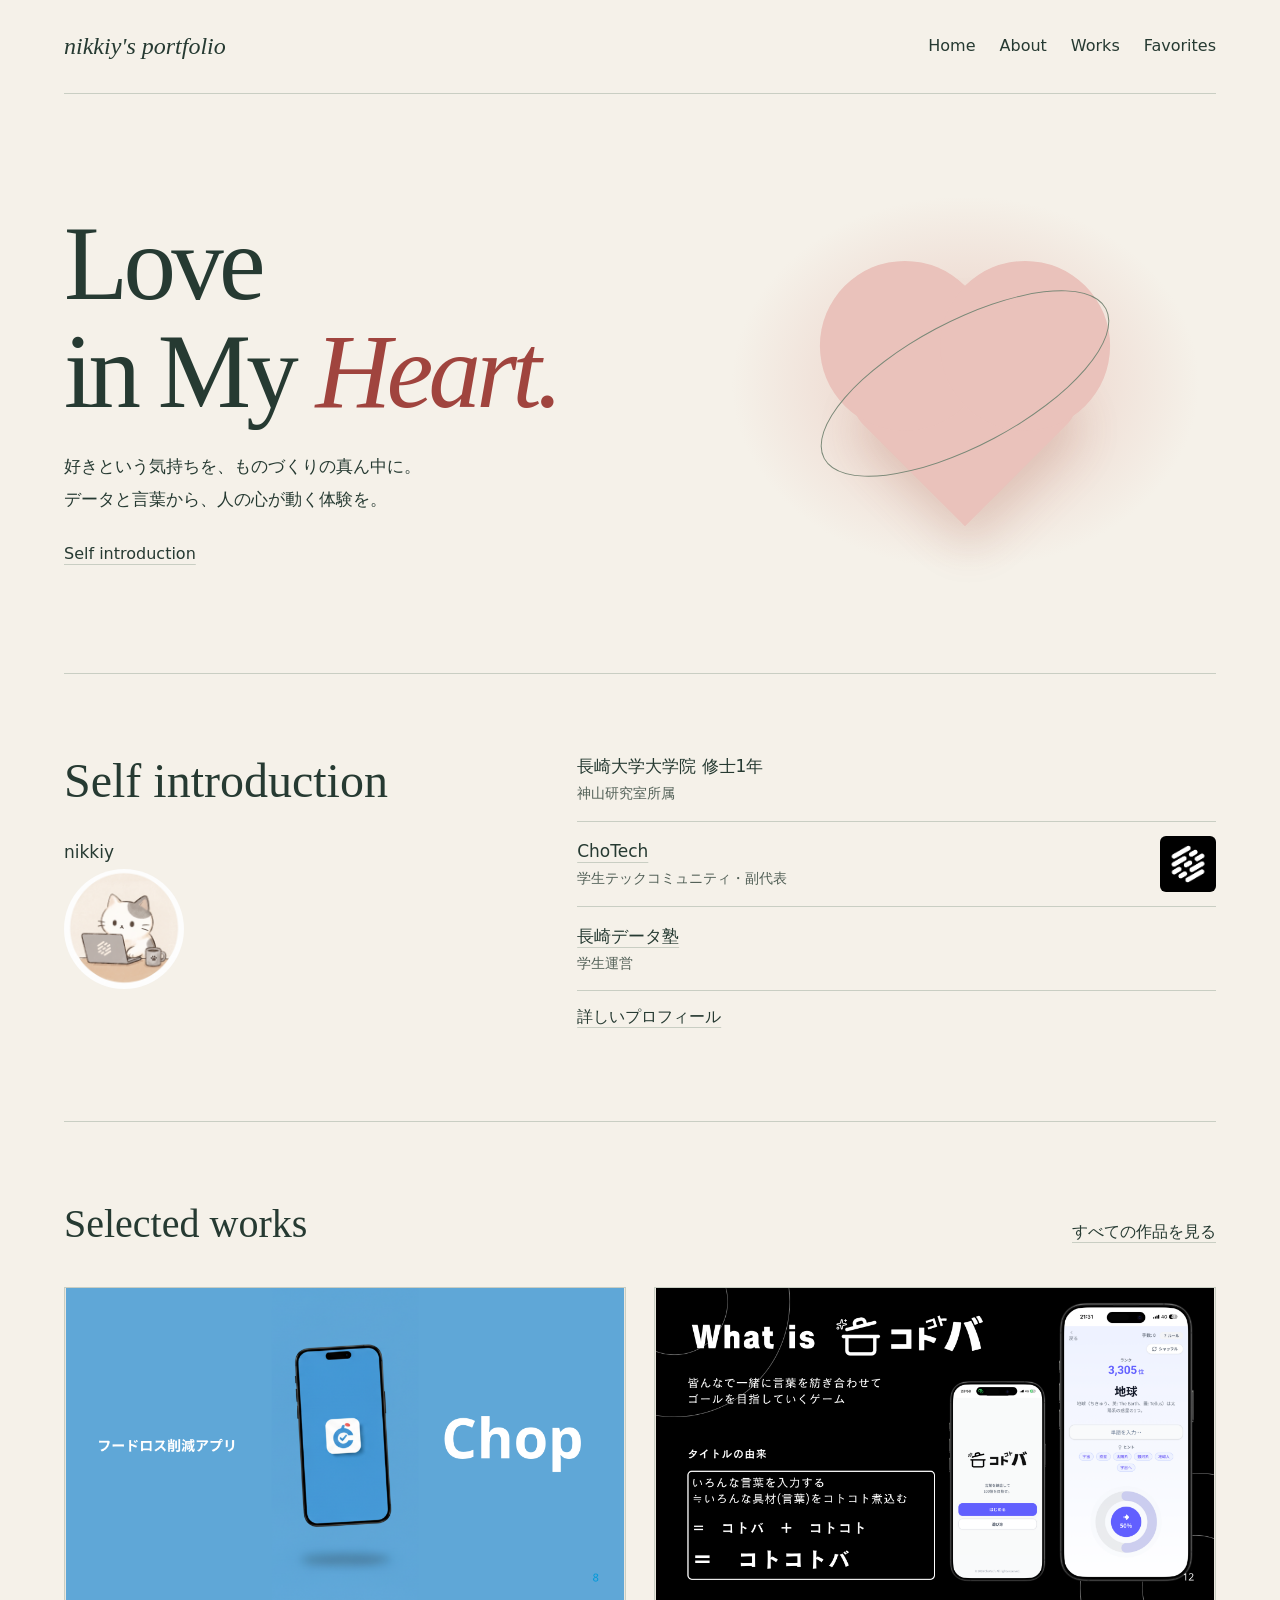
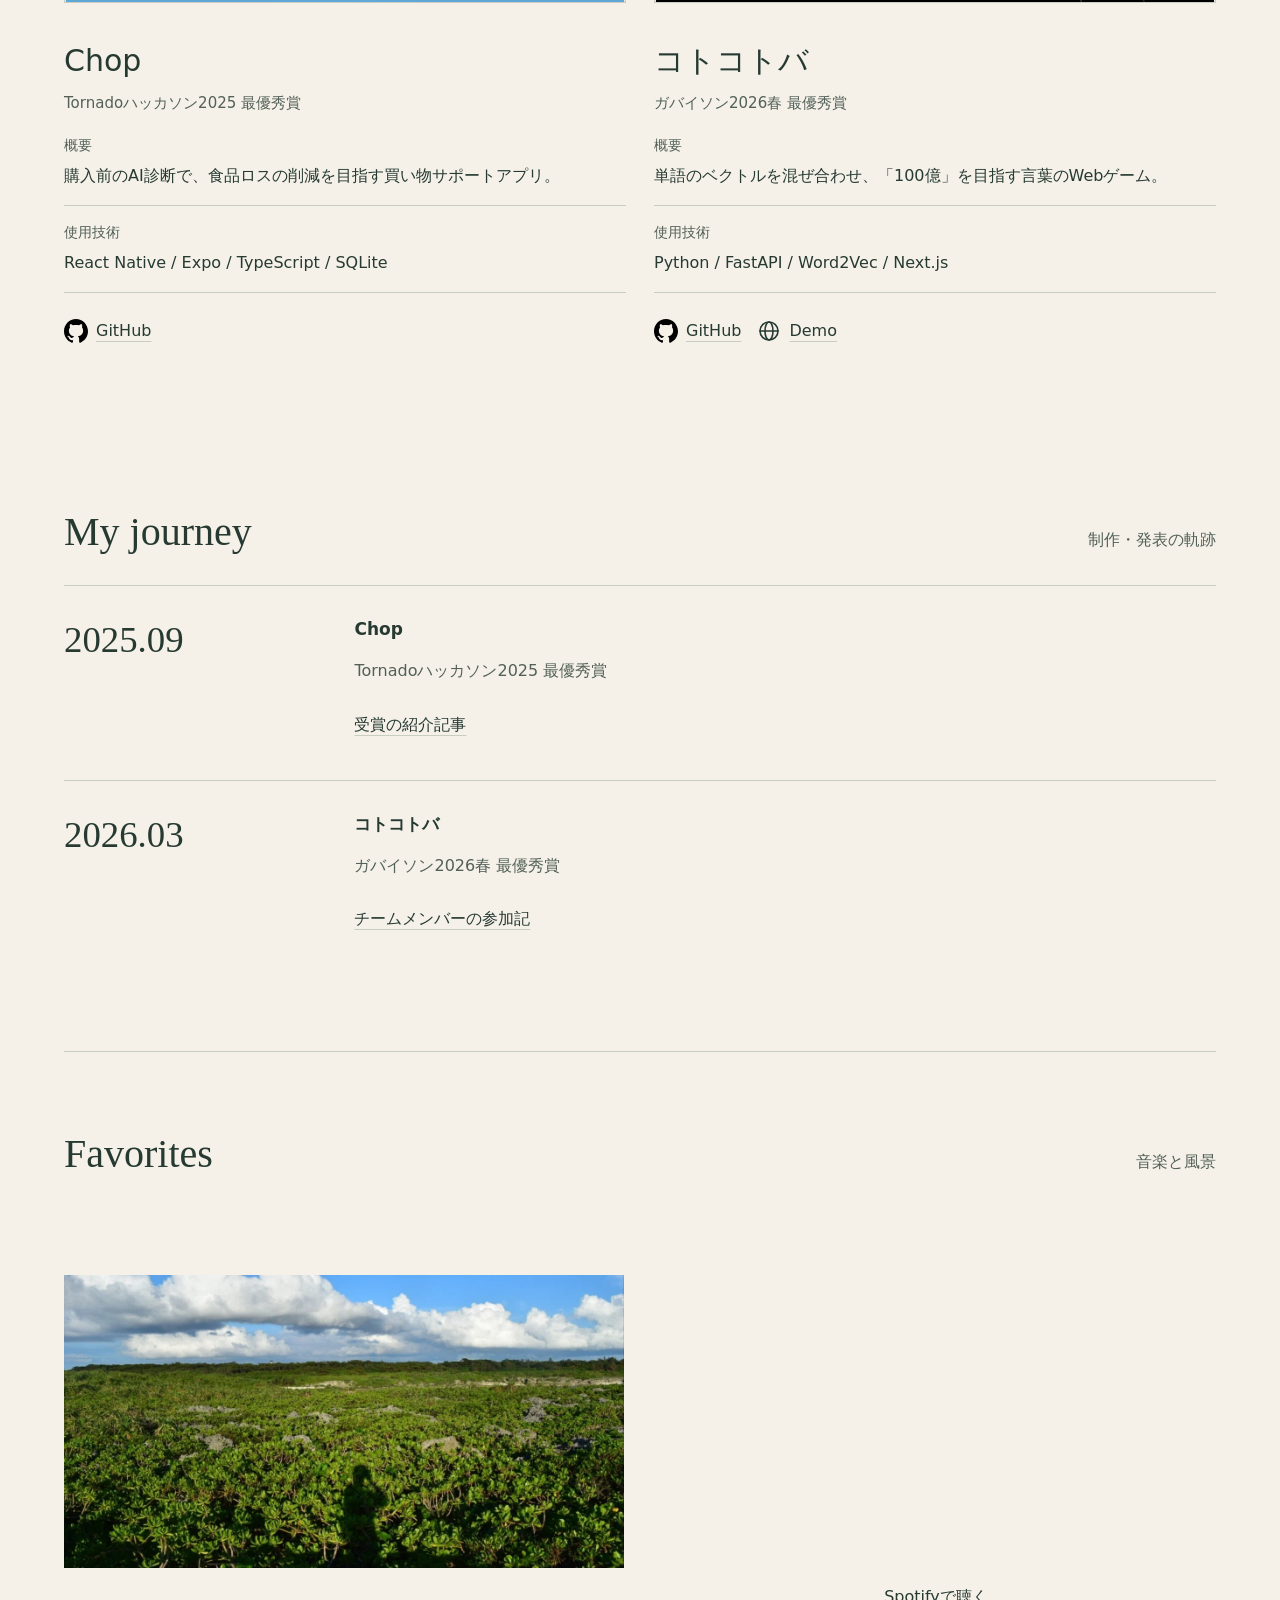
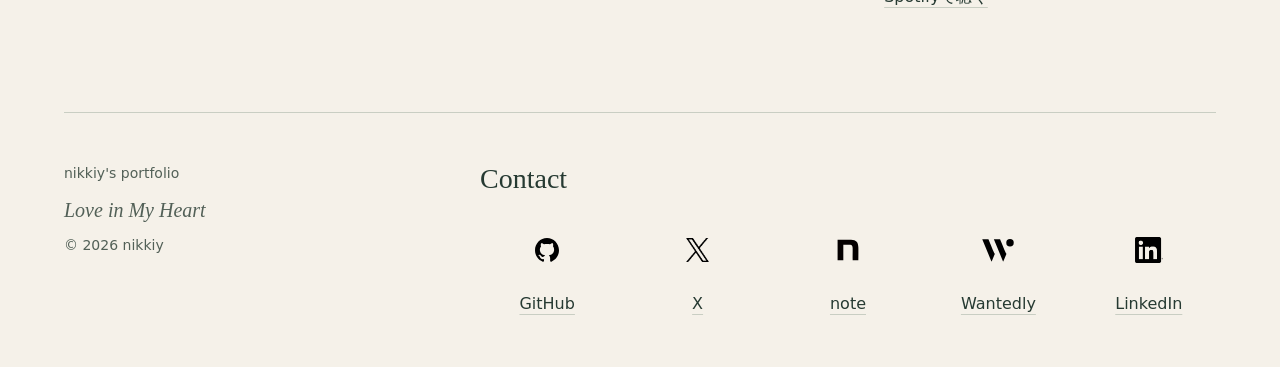
==== commit 5ad94449: "feat: prepare portfolio for publication with isolated public build" ====
--- a/index.html
+++ b/index.html
@@ -4,20 +4,55 @@
 <meta charset="utf-8"><meta name="viewport" content="width=device-width,initial-scale=1">
 <title>nikkiy's portfolio — Love in My Heart</title>
 <meta name="description" content="nikkiy's portfolio。データと言葉を、心が動く体験へ。作品と制作の軌跡。">
-<link rel="icon" href="favicon.png"><link rel="stylesheet" href="portfolio-theme.css">
+<link rel="icon" type="image/svg+xml" href="images/site-mark.svg"><link rel="stylesheet" href="portfolio-theme.css">
 </head>
 <body data-page="home"><a class="skip-link" href="#main">本文へ</a>
 
 <div class="shell">
-<header class="top"><a class="brand" href="index.html">nikkiy's portfolio</a><nav class="nav" aria-label="メインナビゲーション"><a href="index.html" data-nav="home">Home</a><a href="portfolio.html" data-nav="portfolio">Works</a><a href="about.html" data-nav="about">About / Journey</a></nav></header>
+<header class="top"><a class="brand" href="index.html">nikkiy's portfolio</a><nav class="nav" aria-label="メインナビゲーション"><a href="index.html" data-nav="home">Home</a><a href="about.html" data-nav="about">About</a><a href="portfolio.html" data-nav="portfolio">Works</a><a href="#favorites">Favorites</a></nav></header>
 <main id="main">
-<section class="hero" id="home" aria-labelledby="main-title"><div><p class="eyebrow">Data · Language · Experience</p><h1 id="main-title">Love<br>in My <em>Heart.</em></h1><p class="lead">好きという気持ちを、ものづくりの真ん中に。<br>データと言葉から、人の心が動く体験を。</p><a class="more" href="#works">Explore my work ↓</a></div><div class="hero-art" role="img" aria-label="ハートと軌道を組み合わせた表紙のビジュアル"><div class="heart"></div><div class="orbit"></div><span class="art-label">Made with curiosity, shaped with care.</span></div></section>
-<div class="hero-bottom"><span>nikkiy / Portfolio</span><span>機械学習・自然言語処理・Web / アプリ開発</span><span>作品と、その先の学びへ ↓</span></div>
-<section class="section" id="works" aria-labelledby="works-title"><div class="section-head"><h2 id="works-title">Selected works</h2><a class="more" href="portfolio.html">すべての作品を見る →</a></div><div class="works">
-<article class="work"><div class="work-image"><img src="images/かつうどん_最終成果発表.png" alt="Chopの最終成果発表資料" loading="lazy"></div><div class="work-head"><h3>Chop</h3><span class="tag">2025 / APP</span></div><p>購入前のAI診断で、食品ロスを未然に防ぐ。</p><p class="tag">React Native / Expo / TypeScript / SQLite</p><p class="tag">Tornado 2025 最優秀賞</p><details><summary>作品について</summary><p>AI買い物サポートアプリ。次の改善テーマは、廃棄履歴を活用した診断精度と継続率の向上。</p><a class="more" href="https://github.com/yudo417/Workspace_katsuUdon" target="_blank" rel="noopener noreferrer">GitHubで見る ↗</a></details></article>
-<article class="work"><div class="work-image"><img src="images/ガバイソン_2026_春.png" alt="コトコトバのガバイソン2026春発表資料" loading="lazy"></div><div class="work-head"><h3>コトコトバ</h3><span class="tag">2026 / GAME</span></div><p>言葉の錬成を、ゲームとして楽しむ。</p><p class="tag">Python / FastAPI / Word2Vec / Next.js</p><p class="tag">ガバイソン2026春 最優秀賞</p><details><summary>作品について</summary><p>言葉を錬成して100億を目指すゲーム。次の改善テーマは、語彙の偏り改善と対戦ルール・演出の拡充。</p><a class="more" href="https://github.com/nu-chotech/coto2-ba" target="_blank" rel="noopener noreferrer">GitHubで見る ↗</a>　<a class="more" href="https://coto2-ba.ut42tech.com/" target="_blank" rel="noopener noreferrer">Demo ↗</a></details></article>
+<section class="hero" id="home" aria-labelledby="main-title"><div><h1 id="main-title">Love<br>in My <em>Heart.</em></h1><p class="lead">好きという気持ちを、ものづくりの真ん中に。<br>データと言葉から、人の心が動く体験を。</p><a class="more" href="#about">Self introduction</a></div><div class="hero-art" role="img" aria-label="ハートと軌道を組み合わせた表紙のビジュアル"><div class="heart"></div><div class="orbit"></div></div></section>
+
+<section class="section about" id="about" aria-labelledby="about-title"><div><h2 id="about-title">Self introduction</h2><p class="profile-name">nikkiy</p><img class="profile-portrait profile-portrait-small" src="images/nikkiy-cat.jpeg" alt="パソコンに向かう猫のプロフィールイラスト" width="2048" height="2048" loading="lazy" decoding="async"></div><div>
+<ul class="profile-roles" aria-label="所属と活動">
+  <li>
+    <span class="profile-role-name">長崎大学大学院 修士1年</span>
+    <span class="profile-role-detail">神山研究室所属</span>
+  </li>
+  <li>
+    <a class="profile-community" href="https://chotech.dev/" target="_blank" rel="noopener noreferrer" aria-label="学生テックコミュニティ ChoTech 副代表。公式サイトを新しいタブで開く">
+      <strong class="profile-role-name">ChoTech</strong>
+      <img class="community-logo" src="images/chotech-mark.png" alt="" width="1080" height="1080" loading="lazy" decoding="async">
+      <span class="profile-role-detail">学生テックコミュニティ・副代表</span>
+    </a>
+  </li>
+  <li>
+    <a class="profile-organization" href="https://db.nagasaki-u.ac.jp/projects/nd-juku/" target="_blank" rel="noopener noreferrer" aria-label="長崎データ塾の公式紹介ページを新しいタブで開く">
+      <span class="profile-role-name">長崎データ塾</span>
+      <span class="profile-role-detail">学生運営</span>
+    </a>
+  </li>
+</ul><a class="more" href="about.html">詳しいプロフィール</a>
 </div></section>
-<section class="section about" id="about" aria-labelledby="about-title"><div><span class="eyebrow">Behind the work</span><h2 id="about-title">Hello, I'm nikkiy.</h2><div class="keywords"><span>Data science</span><span>NLP</span><span>App development</span></div></div><div><p>データサイエンスとAIを学びながら、Webやアプリを制作しています。興味があるのは、技術が日常の課題や遊びに結びつく瞬間です。</p><p>何を作ったかに加えて、なぜその方法を選んだのか、どう確かめたのか。制作と改善の過程まで伝わるポートフォリオを目指しています。</p></div></section>
-<section class="section" id="journey" aria-labelledby="journey-title"><div class="section-head"><h2 id="journey-title">My journey</h2><span>経験を、次のものづくりにつなげる。</span></div><div class="journey"><article class="event"><div class="year">2025</div><h3>Chop / Tornado 2025</h3><p>AI買い物サポートアプリを制作。<br>Tornado 2025 最優秀賞。</p></article><article class="event"><div class="year">2026 Spring</div><h3>コトコトバ / ガバイソン</h3><p>Word2Vecを用いた言葉のゲームを制作。<br>ガバイソン2026春 最優秀賞。</p></article><article class="event"><div class="year">Next</div><h3>制作から、改善と検証へ</h3><p>これからの方針：設計判断や改善の記録を整理し、作品の背景として伝える。</p></article></div></section>
-</main><footer class="footer"><span>nikkiy's portfolio</span><em>Love in My Heart</em><span>© 2026 nikkiy</span></footer>
-</div><script src="script.js"></script></body></html>
+<section class="section" id="works" aria-labelledby="works-title"><div class="section-head"><h2 id="works-title">Selected works</h2><a class="more" href="portfolio.html">すべての作品を見る</a></div><div class="works" id="selected-work-grid"></div><noscript><p><a href="https://github.com/yudo417/Workspace_katsuUdon">Chop</a>・<a href="https://github.com/nu-chotech/coto2-ba">コトコトバ</a></p></noscript></section>
+
+<section class="section" id="journey" aria-labelledby="journey-title"><div class="section-head"><h2 id="journey-title">My journey</h2><span>制作・発表の軌跡</span></div><ol class="journey">
+  <li class="event"><time class="year" datetime="2025-09">2025.09</time><div class="event-body"><h3>Chop</h3><p>Tornadoハッカソン2025 最優秀賞</p><a class="more event-source" href="https://www.teikyo-u.ac.jp/topics/2025/1009-1" target="_blank" rel="noopener noreferrer">受賞の紹介記事</a></div></li>
+  <li class="event"><time class="year" datetime="2026-03">2026.03</time><div class="event-body"><h3>コトコトバ</h3><p>ガバイソン2026春 最優秀賞</p><a class="more event-source" href="https://note.com/ut42tech/n/nac8dcaa9a128" target="_blank" rel="noopener noreferrer">チームメンバーの参加記</a></div></li>
+</ol></section>
+<section class="section favorites" id="favorites" aria-labelledby="favorites-title">
+  <div class="section-head"><h2 id="favorites-title">Favorites</h2><span>音楽と風景</span></div>
+  <div class="favorites-grid"><figure class="favorite-landscape"><img src="images/favorite-landscape.webp" alt="大きな雲が浮かぶ青空と、緑が広がる風景" width="1280" height="670" loading="lazy" decoding="async"></figure>
+  <div class="favorite-music"><div class="spotify-player">
+    <iframe title="お気に入りの音楽 — Spotifyプレイヤー" src="https://open.spotify.com/embed/track/0A9s1ZDOZsYsbfkRk6q2cr?utm_source=generator&amp;si=86ffbbbaef3b4868" width="100%" height="352" allowfullscreen allow="autoplay; clipboard-write; encrypted-media; fullscreen; picture-in-picture" loading="lazy"></iframe>
+  </div>
+  <p class="spotify-link"><a class="more" href="https://open.spotify.com/track/0A9s1ZDOZsYsbfkRk6q2cr" target="_blank" rel="noopener noreferrer">Spotifyで聴く</a></p></div></div>
+</section>
+</main><footer class="footer">
+  <div class="footer-identity"><span>nikkiy's portfolio</span><em>Love in My Heart</em><span class="footer-copyright">© 2026 nikkiy</span></div>
+  <div class="footer-contact" id="contact" data-contact hidden>
+    <h2 id="contact-title">Contact</h2>
+    <ul class="contact-links" id="contact-links" aria-labelledby="contact-title"></ul>
+  </div>
+</footer>
+</div><script src="data/portfolio-projects.js"></script><script src="data/contact-links.js"></script><script src="project-cards.js"></script><script src="public.js"></script></body></html>
--- a/portfolio-theme.css
+++ b/portfolio-theme.css
@@ -1,6 +1,187 @@
-﻿
-:root{--paper:#f5f1e9;--ink:#263a32;--muted:#58665c;--line:#c9cec3;--pink:#eac2bb;--lime:#d7e6a1}*{box-sizing:border-box}html{scroll-behavior:smooth}body{margin:0;background:var(--paper);color:var(--ink);font-family:'Yu Gothic','Meiryo',sans-serif}a{color:inherit;text-decoration:none}a:focus-visible,summary:focus-visible{outline:3px solid #ad493d;outline-offset:6px}.shell{max-width:1240px;margin:auto;padding:0 6%}.top{padding:28px 0;display:flex;justify-content:space-between;align-items:center;gap:24px;border-bottom:1px solid var(--line)}.brand{font:italic 24px Georgia,serif}.nav{display:flex;gap:25px;font-size:13px}.nav a:hover{text-decoration:underline}.hero{position:relative;padding:65px 0 55px;display:grid;grid-template-columns:1.25fr 1fr;align-items:center;gap:25px}.eyebrow{font-size:11px;letter-spacing:2px;text-transform:uppercase}.hero h1{position:relative;z-index:1;font:400 clamp(64px,8.6vw,114px)/.95 Georgia,serif;letter-spacing:-5px;margin:28px 0}.hero h1 em{color:#a84b45;font-weight:400}.lead{font-size:15px;line-height:1.9;max-width:410px}.hero-art{min-height:360px;display:grid;place-items:center;position:relative;background:radial-gradient(ellipse at center,#e9cac0 0,transparent 66%)}.heart{position:relative;width:200px;height:200px;background:var(--pink);transform:rotate(-45deg);border-radius:24px 0 24px 0;box-shadow:-14px 20px 45px #9a4c3430}.heart:before,.heart:after{content:'';position:absolute;width:200px;height:200px;background:var(--pink);border-radius:50%}.heart:before{top:-100px;left:0}.heart:after{left:100px;top:0}.orbit{position:absolute;width:320px;height:125px;border:1px solid #7b8978;transform:rotate(-28deg);border-radius:50%;z-index:2}.art-label{position:absolute;bottom:4px;font:italic 15px Georgia,serif}.hero-bottom{display:flex;justify-content:space-between;align-items:center;gap:15px;font-size:12px;border-top:1px solid var(--line);padding:17px 0}.section{padding:62px 0}.section-head{display:flex;justify-content:space-between;align-items:baseline;gap:20px;margin-bottom:26px}.section-head h2{font:400 38px Georgia,serif;margin:0}.section-head span{font-size:12px;color:var(--muted)}.works{display:grid;grid-template-columns:1fr 1fr;gap:28px}.work-image{background:#e1e5d7;aspect-ratio:4/3;display:flex;align-items:center;justify-content:center;overflow:hidden;padding:22px}.work:nth-child(2) .work-image{background:#e8d9d1}.work-image img{width:100%;height:100%;object-fit:contain;transition:transform .3s}.work:hover img{transform:scale(1.025)}.work-head{display:flex;justify-content:space-between;align-items:baseline;gap:12px}.work h3{font:400 30px Georgia,'Yu Gothic',serif;margin:18px 0 8px}.work p{font-size:13px;line-height:1.8;margin:6px 0}.tag{font-size:11px;color:var(--muted)}details{border-top:1px solid var(--line);margin-top:18px;font-size:13px;line-height:1.9}summary{padding:14px 0;cursor:pointer}details p{padding-bottom:10px}.about{display:grid;grid-template-columns:1fr 1.35fr;gap:45px;border-top:1px solid var(--line);border-bottom:1px solid var(--line)}.about h2{font:400 46px Georgia,serif;margin:15px 0}.about p{font-size:15px;line-height:2}.keywords{display:flex;flex-wrap:wrap;gap:8px;margin-top:25px}.keywords span{border:1px solid var(--line);border-radius:30px;padding:8px 13px;font-size:12px}.journey{display:grid;grid-template-columns:1fr 1fr 1fr;gap:26px}.event{border-top:1px solid var(--ink);padding-top:18px}.year{font:400 37px Georgia,serif}.event h3{font-size:15px;font-weight:500;margin:20px 0 10px}.event p{font-size:13px;line-height:1.8;color:var(--muted)}.footer{padding:28px 0;border-top:1px solid var(--line);display:flex;justify-content:space-between;gap:15px;flex-wrap:wrap;font-size:12px}.footer em{font:italic 18px Georgia,serif}.preview-note{padding:12px 6%;font-size:11px;line-height:1.7;color:var(--muted);background:#e9e6dd}a.more{display:inline-block;padding:12px 0;text-decoration:underline;text-underline-offset:5px;font-size:12px}@media(max-width:700px){.shell{padding:0 6%}.top{align-items:flex-start;flex-direction:column;gap:15px}.nav{gap:24px}.hero{grid-template-columns:1fr;padding-top:35px;gap:5px}.hero h1{font-size:clamp(60px,14vw,94px);letter-spacing:-3px}.hero-art{min-height:310px}.heart{scale:.75}.orbit{width:270px}.hero-bottom{flex-wrap:wrap}.works,.about,.journey{grid-template-columns:1fr}.section{padding:40px 0}.about{gap:8px}.section-head{align-items:flex-start;flex-direction:column;gap:8px}.work-image{padding:14px}.journey{gap:28px}.event h3{margin-top:12px}}@media(prefers-reduced-motion:reduce){html{scroll-behavior:auto}.work-image img{transition:none}}
-/* Public pages share the reference's editorial layout. Admin retains its form layout. */
-body{background:var(--paper);color:var(--ink)}body::before{display:none}.page-shell{width:min(1240px,88%);padding:0 0 60px}.site-header{padding:28px 0;border-bottom:1px solid var(--line)}.topbar{display:flex;justify-content:space-between;gap:24px;flex-wrap:wrap}.brand{font:italic 24px Georgia,serif}.topbar-links{display:flex;gap:24px;flex-wrap:wrap}.topbar-links a{font-size:13px;padding:8px 0}.topbar-links .is-current{color:#a84b45;background:none;text-decoration:underline;text-underline-offset:6px}.panel,.hero-card{background:transparent;box-shadow:none;border-radius:0;border:0}.portfolio-toolbar{padding:55px 0 15px;display:flex;justify-content:space-between;align-items:end;gap:24px;flex-wrap:wrap}.portfolio-toolbar h1{font:400 clamp(38px,6vw,65px) Georgia,serif;margin:15px 0}.portfolio-grid{display:grid;grid-template-columns:repeat(2,minmax(0,1fr));gap:40px 28px}.portfolio-grid .work-card{display:block;background:transparent;border:0;border-radius:0;box-shadow:none;overflow:visible}.portfolio-grid .work-preview.work-photo{height:auto;aspect-ratio:4/3;margin:0;background:#e1e5d7;padding:20px;border:0;border-radius:0}.portfolio-grid .work-photo img{width:100%;height:100%;object-fit:contain}.portfolio-grid .work-card-body{padding:20px 0}.portfolio-grid h3{font:400 28px Georgia,'Yu Gothic',sans-serif;overflow-wrap:anywhere}.work-details>div{border-bottom:1px solid var(--line);padding:12px 0}.work-details dd{overflow-wrap:anywhere}.work-links{display:flex;flex-wrap:wrap;gap:16px}.work-links a{text-decoration:underline;text-underline-offset:4px}.work-badges span{background:#e8d9d1;color:var(--ink);border:0}.portfolio-searchbar{max-width:100%}.portfolio-searchbar input{min-width:0;width:100%;background:transparent;border:0;border-bottom:1px solid var(--ink);border-radius:0}.button{border-radius:0;box-shadow:none}.button-primary{background:var(--ink);color:var(--paper)}.skip-link{position:absolute;left:12px;top:-70px;background:var(--paper);padding:12px;z-index:10}.skip-link:focus{top:8px}[hidden]{display:none!important}.page-shell main,.work-card,.work-card-body{min-width:0}.developer-links{display:flex;flex-wrap:wrap;gap:24px;margin:25px 0}.developer-links a{padding:16px;border:1px solid var(--line)}.learning-split-grid{gap:30px}.task-form input,.task-form textarea,.task-form select{max-width:100%}.admin-panel{border-top:1px solid var(--line)}
-@media(max-width:700px){.portfolio-grid{grid-template-columns:1fr}.portfolio-toolbar{align-items:start}.portfolio-searchbar{width:100%}.topbar{flex-direction:column}.portfolio-grid .work-photo{padding:14px}.page-shell{width:88%}.learning-split-grid{grid-template-columns:1fr}.hero-art{overflow:hidden}.topbar-links a{min-height:44px;display:inline-flex;align-items:center}}
-@media(prefers-reduced-motion:reduce){*,*::before,*::after{animation:none!important;transition:none!important;scroll-behavior:auto!important}}
+/* Shared public theme. System fonts avoid external font loading and tiny text. */
+:root {
+  --paper: #f5f1e9;
+  --ink: #263a32;
+  --muted: #526057;
+  --line: #c9cec3;
+  --pink: #eac2bb;
+  --accent: #a0443e;
+  --body-font: system-ui, -apple-system, BlinkMacSystemFont, "Segoe UI", "Yu Gothic UI", "Meiryo", sans-serif;
+}
+* { box-sizing: border-box; }
+html { font-size: 100%; scroll-behavior: smooth; scroll-padding-top: 1.5rem; }
+body { margin: 0; background: var(--paper); color: var(--ink); font-family: var(--body-font); font-size: 1rem; line-height: 1.8; }
+body::before { display: none; }
+a { color: inherit; text-underline-offset: .25em; }
+a:focus-visible, summary:focus-visible, input:focus-visible, button:focus-visible { outline: 2px solid var(--ink); outline-offset: 5px; }
+img { display: block; max-width: 100%; }
+button, input, select, textarea { font: inherit; }
+[hidden] { display: none !important; }
+.shell { width: min(100%, 1280px); margin-inline: auto; padding-inline: clamp(1.25rem, 5vw, 4rem); }
+.page-shell { width: min(88%, 1120px); margin-inline: auto; padding-block: 0 3rem; }
+main, section, article, .work-card-body, .hero > *, .about > * { min-width: 0; }
+p, dd, h1, h2, h3 { overflow-wrap: anywhere; }
+p { margin-block: .75rem; }
+.top, .topbar { display: flex; justify-content: space-between; align-items: center; flex-wrap: wrap; gap: 1rem 2rem; }
+.top, .site-header { padding-block: 1.5rem; border-bottom: 1px solid var(--line); }
+.brand { font: italic 1.5rem/1.4 Georgia, "Times New Roman", serif; text-decoration: none; }
+.nav, .topbar-links { display: flex; align-items: center; flex-wrap: wrap; gap: .25rem 1.5rem; }
+.nav a, .topbar-links a { display: inline-flex; align-items: center; min-height: 44px; padding-block: .5rem; font-size: 1rem; text-decoration: none; }
+.nav a:hover, .topbar-links a:hover, [aria-current="page"] { text-decoration: underline; text-underline-offset: .35em; }
+.nav [aria-current="page"], .topbar-links [aria-current="page"] { color: var(--ink); background: transparent; }
+.hero { padding-block: clamp(3rem, 7vw, 6rem); display: grid; grid-template-columns: minmax(0, 1.25fr) minmax(0, 1fr); align-items: center; gap: 1.5rem; }
+.eyebrow, .card-label { font: 500 .875rem/1.7 var(--body-font); letter-spacing: .08em; margin-block: 0 1rem; }
+.hero h1 { position: relative; z-index: 1; font: 400 clamp(3.5rem, 8.2vw, 7rem)/1.03 Georgia, "Times New Roman", serif; letter-spacing: -.045em; margin-block: 1.5rem; }
+.hero h1 em { color: var(--accent); font-weight: 400; }
+.lead { font-size: 1.0625rem; line-height: 1.95; max-width: 34rem; }
+.hero-art { min-height: 400px; position: relative; display: grid; place-items: center; overflow: hidden; background: radial-gradient(ellipse at center, #e9cac0, transparent 66%); }
+.heart { position: relative; width: 170px; height: 170px; margin-top: 45px; background: var(--pink); transform: rotate(-45deg); border-radius: 24px 0 24px 0; box-shadow: -14px 20px 45px #9a4c3430; }
+.heart::before, .heart::after { content: ""; position: absolute; width: 170px; height: 170px; background: var(--pink); border-radius: 50%; }
+.heart::before { top: -85px; left: 0; }
+.heart::after { top: 0; left: 85px; }
+.orbit { position: absolute; width: min(92%, 320px); height: 125px; border: 1px solid #7b8978; border-radius: 50%; transform: rotate(-28deg); z-index: 2; }
+.section { padding-block: clamp(3rem, 6vw, 5rem); }
+.section-head { display: flex; justify-content: space-between; align-items: baseline; flex-wrap: wrap; gap: .75rem 1.5rem; margin-bottom: 1.75rem; }
+.section-head h2 { font: 400 clamp(2rem, 4vw, 2.5rem)/1.25 Georgia, "Times New Roman", serif; margin: 0; }
+.section-head span { font-size: 1rem; color: var(--muted); }
+.works, .portfolio-grid { display: grid; grid-template-columns: repeat(2, minmax(0, 1fr)); gap: 2.5rem 1.75rem; }
+.work-image, .work-card .work-preview { background: #ebe7de; aspect-ratio: 16 / 9; display: flex; align-items: center; justify-content: center; overflow: hidden; padding: 0; margin: 0; border: 1px solid var(--line); border-radius: 0; height: auto; }
+.work:nth-child(2) .work-image { background: #e8d9d1; }
+.work-image img, .work-card .work-photo img { width: 100%; height: 100%; object-fit: contain; }
+.work-head { display: flex; justify-content: space-between; align-items: baseline; flex-wrap: wrap; gap: .25rem 1rem; }
+.work h3, .work-card h2, .work-card h3 { font: 500 clamp(1.5rem, 3vw, 1.875rem)/1.45 var(--body-font); margin-block: 1rem .5rem; }
+.work p, .event p, details { font-size: 1rem; line-height: 1.9; }
+.tag, .work p.tag, .work-badges, .footer { font-size: .875rem; color: var(--muted); }
+details { border-top: 1px solid var(--line); margin-top: 1.25rem; }
+summary { padding-block: .875rem; min-height: 44px; cursor: pointer; }
+details p { padding-bottom: .5rem; }
+.about { display: grid; grid-template-columns: minmax(0, 1fr) minmax(0, 1.35fr); gap: 2.5rem; border-block: 1px solid var(--line); }
+.about h1, .about h2 { font: 400 clamp(2rem, 4.5vw, 3rem)/1.25 Georgia, "Times New Roman", serif; margin-block: 0 1.5rem; }
+.about p { font-size: 1.0625rem; line-height: 2; }
+.keywords { display: flex; flex-wrap: wrap; gap: .5rem; margin-top: 1.5rem; }
+.keywords span { border: 1px solid var(--line); border-radius: 2rem; padding: .5rem .875rem; font-size: .875rem; }
+.journey { list-style: none; padding: 0; margin: 0; }
+.event { display: grid; grid-template-columns: minmax(7rem, .6fr) minmax(0, 2fr); gap: 2rem; border-top: 1px solid var(--line); padding-block: 1.75rem; }
+.year { font: 400 clamp(1.75rem, 3vw, 2.3rem)/1.4 Georgia, "Times New Roman", serif; overflow-wrap: anywhere; }
+.event h3 { font-size: 1.0625rem; font-weight: 600; margin-block: 0 .375rem; }
+.event p { color: var(--muted); }
+.footer { border-top: 1px solid var(--line); }
+.footer em { font: italic 1.25rem/1.5 Georgia, "Times New Roman", serif; }
+a.more { display: inline-flex; align-items: center; gap: .5rem; min-height: 44px; padding-block: .75rem; font-size: 1rem; text-decoration: underline; text-decoration-color: var(--line); text-decoration-thickness: 1px; text-underline-offset: .3em; }
+.favorites { border-top: 1px solid var(--line); }
+.spotify-player { width: min(100%, 42rem); margin: 0 auto; }
+.spotify-player iframe { display: block; width: 100%; max-width: 100%; height: 352px; border: 0; border-radius: 12px; }
+.spotify-link { text-align: center; }
+.portfolio-toolbar { padding-block: 3rem 1rem; display: flex; justify-content: space-between; align-items: end; flex-wrap: wrap; gap: 1.5rem; }
+.portfolio-toolbar h1 { font: 400 clamp(2.25rem, 6vw, 4rem)/1.2 Georgia, "Times New Roman", serif; margin-block: .75rem; }
+.portfolio-searchbar { display: grid; gap: .5rem; width: min(100%, 22rem); }
+.portfolio-searchbar input { width: 100%; min-width: 0; padding: .75rem; background: transparent; color: var(--ink); border: 1px solid var(--muted); border-radius: 4px; }
+.work-card { display: block; background: transparent; border: 0; border-radius: 0; box-shadow: none; }
+.work-card-body { padding-block: 1.25rem 0; }
+.work-details { margin-block: 1rem; }
+.work-details > div:first-child { padding-top: 0; }
+.work-details > div { border-bottom: 1px solid var(--line); padding-block: .875rem; }
+.work-details dt { font-size: .875rem; color: var(--muted); }
+.work-details dd { margin: .25rem 0 0; font-size: 1rem; }
+.work-links, .work-badges { display: flex; flex-wrap: wrap; gap: .5rem 1rem; }
+.work-links a { display: inline-flex; align-items: center; gap: .5rem; min-height: 44px; text-decoration: underline; text-decoration-color: var(--line); text-decoration-thickness: 1px; text-underline-offset: .3em; }
+.work-badges span { color: var(--muted); font-size: .9375rem; }
+/* Fallback previews also support future projects without images. */
+.work-preview { flex-wrap: wrap; gap: 1rem; }
+.work-preview-title { font-size: 1.25rem; }
+.work-preview-line, .work-preview-row, .work-preview-mobile-row { display: block; width: 70%; height: .75rem; background: #9daa98; }
+.work-preview-phone { display: grid; gap: .75rem; width: 40%; padding: 1rem; border: 2px solid var(--ink); border-radius: 1rem; }
+.work-preview-card { width: 30%; height: 4rem; background: var(--paper); }
+.skip-link { position: absolute; left: 1rem; top: -100px; z-index: 10; padding: .75rem; background: var(--paper); }
+.skip-link:focus { top: .5rem; }
+/* Existing local admin forms continue using styles.css beneath this theme. */
+.panel, .hero-card { background: transparent; box-shadow: none; border-radius: 0; }
+.button { border-radius: 4px; }
+.button-primary { background: var(--ink); color: var(--paper); }
+.developer-links { display: flex; flex-wrap: wrap; gap: 1.5rem; margin-block: 1.5rem; }
+.developer-links a { padding: 1rem; border: 1px solid var(--line); }
+.task-form input, .task-form textarea, .task-form select { max-width: 100%; font-size: 1rem; }
+@media (max-width: 900px) {
+  .hero { grid-template-columns: 1fr; }
+  .hero-art { min-height: 280px; }
+  .about { grid-template-columns: 1fr; gap: 2rem; }
+}
+@media (max-width: 640px) {
+  .top, .topbar { flex-direction: column; align-items: flex-start; }
+  .nav, .topbar-links { gap: .25rem 1rem; }
+  .hero h1 { font-size: clamp(3.1rem, 13vw, 5rem); }
+  .works, .portfolio-grid { grid-template-columns: 1fr; }
+  .portfolio-searchbar { width: 100%; }
+  .hero-art { min-height: 220px; }
+  .hero-art .heart { width: 110px; height: 110px; margin-top: 30px; }
+  .hero-art .heart::before, .hero-art .heart::after { width: 110px; height: 110px; }
+  .hero-art .heart::before { top: -55px; }
+  .hero-art .heart::after { left: 55px; }
+  .hero-art .orbit { width: 240px; height: 94px; }
+  .event { grid-template-columns: 1fr; gap: .625rem; padding-block: 1.5rem; }
+  .learning-split-grid { grid-template-columns: 1fr; }
+}
+@media (prefers-reduced-motion: reduce) {
+  html { scroll-behavior: auto; }
+  *, *::before, *::after { animation: none !important; transition: none !important; scroll-behavior: auto !important; }
+}
+
+/* Affiliations are parallel list items, with one clear community link. */
+.profile-roles { list-style: none; padding: 0; margin: 0; }
+.profile-roles > li { border-bottom: 1px solid var(--line); padding-block: .875rem; }
+.profile-roles > li:first-child { padding-top: 0; }
+.profile-role-name { display: block; overflow-wrap: anywhere; font-size: 1.0625rem; font-weight: 500; }
+.profile-role-detail { display: block; color: var(--muted); font-size: .875rem; }
+.profile-community { display: grid; grid-template-columns: minmax(0, 1fr) 3.5rem; grid-template-rows: auto auto; align-items: center; column-gap: 1rem; min-height: 44px; text-decoration: none; }
+
+.profile-community strong { display: block; color: inherit; font-size: 1.0625rem; font-weight: 500; text-decoration: underline; text-decoration-color: var(--line); text-decoration-thickness: 1px; text-underline-offset: .3em; }
+.profile-community:hover strong, .profile-community:focus-visible strong { text-decoration-color: currentColor; }
+.profile-community > .profile-role-detail { grid-column: 1; grid-row: 2; }
+
+/* Supplied artwork keeps its original shape and color. */
+.profile-portrait { width: min(100%, 11rem); height: auto; aspect-ratio: 1; object-fit: contain; border-radius: 50%; margin-top: 0; }
+.profile-portrait-small { width: min(100%, 7.5rem); }
+
+
+.community-logo { width: 3.5rem; height: 3.5rem; grid-column: 2; grid-row: 1 / 3; align-self: center; object-fit: contain; justify-self: end; border-radius: .375rem; }
+.favorite-landscape { margin: 0; }
+.favorites-grid { display: grid; grid-template-columns: minmax(0, 1fr) minmax(0, 1fr); gap: 2rem; align-items: center; }
+.favorite-music { min-width: 0; }
+.favorite-landscape img { width: 100%; height: auto; aspect-ratio: 1280 / 670; object-fit: contain; }
+
+
+/* Links share the surrounding ink color; fine rules and focus communicate action. */
+.profile-name { font-size: 1.25rem; font-weight: 500; margin-block: 1rem 0; }
+.profile-organization { display: block; min-height: 44px; text-decoration: none; }
+.profile-organization .profile-role-name { text-decoration: underline; text-decoration-color: var(--line); text-decoration-thickness: 1px; text-underline-offset: .3em; }
+.profile-organization:hover .profile-role-name, .profile-organization:focus-visible .profile-role-name { text-decoration-color: currentColor; }
+a.more:hover, a.more:focus-visible, .profile-organization:hover, .profile-organization:focus-visible, .work-links a:hover, .work-links a:focus-visible { text-decoration-color: currentColor; }
+.link-icon { display: inline-block; width: 1.5rem; height: 1.5rem; object-fit: contain; flex-shrink: 0; }
+/* Official marks retain their own proportions and built-in clear space. */
+.footer { display: grid; grid-template-columns: minmax(0, 1fr) minmax(0, 2fr); align-items: start; gap: 2rem 3rem; padding-block: 3rem; }
+.footer-identity { display: grid; gap: .5rem; }
+.footer-contact { min-width: 0; }
+.footer-contact h2 { font: 400 1.75rem/1.3 Georgia, "Times New Roman", serif; margin: 0 0 1rem; color: var(--ink); }
+.contact-links { display: grid; grid-template-columns: repeat(5, minmax(0, 1fr)); gap: 1rem; padding: 0; margin: 0; list-style: none; color: var(--ink); }
+.contact-links li, .contact-links a, .contact-links a > span:last-child { min-width: 0; max-width: 100%; overflow-wrap: anywhere; }
+.contact-links a { display: flex; flex-direction: column; align-items: center; gap: .25rem; min-height: 104px; font-size: 1rem; text-decoration: underline; text-decoration-color: var(--line); text-decoration-thickness: 1px; text-underline-offset: .3em; }
+.contact-links a:hover { text-decoration-color: currentColor; }
+.contact-icon-frame { display: grid; place-items: center; width: 72px; max-width: 100%; height: 72px; flex-shrink: 0; }
+.contact-links .link-icon { width: 24px; height: 24px; }
+.contact-links img[src$="icon-linkedin.png"] { width: 28px; height: 28px; }
+.contact-links img[src$="icon-note.svg"], .contact-links img[src$="icon-wantedly.svg"] { width: 48px; height: 48px; }
+.footer-copyright { font-size: .875rem; }
+.event-source { font-size: .9375rem; padding-block: .375rem; }
+@media (max-width: 900px) {
+  .footer { grid-template-columns: 1fr; }
+  .favorites-grid { grid-template-columns: 1fr; }
+  .favorite-landscape { max-width: 42rem; margin-inline: auto; }
+}
+@media (max-width: 640px) {
+  .contact-links { grid-template-columns: repeat(2, minmax(0, 1fr)); gap: 1rem 1.5rem; }
+  .contact-links a { flex-direction: row; min-height: 72px; gap: .25rem; }
+  .contact-icon-frame { width: 72px; min-width: 72px; }
+}
+@media (max-width: 380px) {
+  .contact-links a { flex-direction: column; min-height: 104px; }
+}
